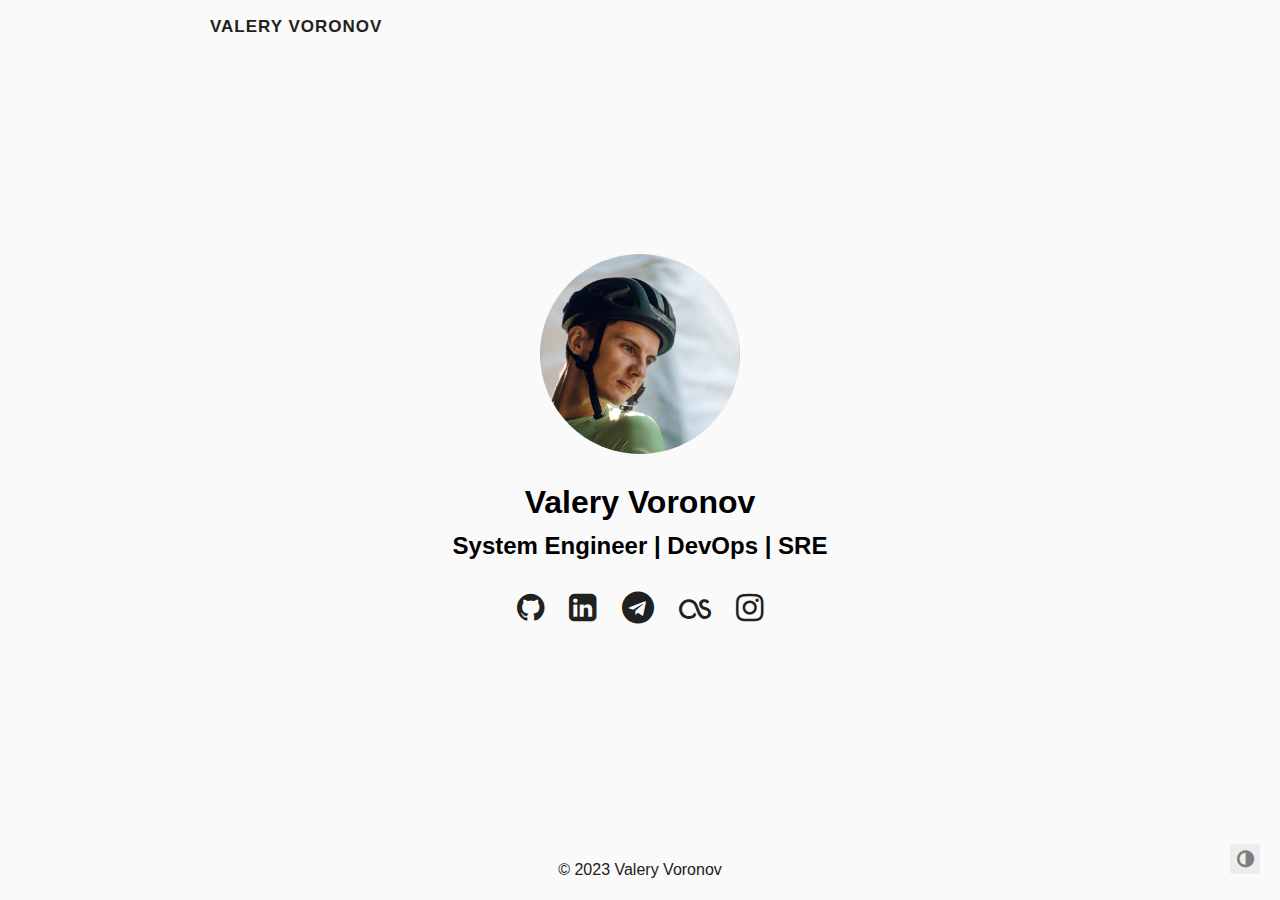
==== index.html @ 69bb697d "site" ====
<!DOCTYPE html>
<html lang="en">
  <head>
    <title>Valery Voronov</title>
    <meta charset="utf-8">
<meta name="viewport" content="width=device-width, initial-scale=1.0">
<meta name="color-scheme" content="light dark">




<meta name="author" content="Valery Voronov">
<meta name="description" content="">
<meta name="keywords" content="">

<meta name="twitter:card" content="summary"/>
<meta name="twitter:title" content="Valery Voronov"/>
<meta name="twitter:description" content=""/>

<meta property="og:title" content="Valery Voronov" />
<meta property="og:description" content="" />
<meta property="og:type" content="website" />
<meta property="og:url" content="https://vvrnv.github.io/" />





<link rel="canonical" href="https://vvrnv.github.io/">


<link rel="preload" href="/fonts/forkawesome-webfont.woff2?v=1.2.0" as="font" type="font/woff2" crossorigin>


  
  
  <link rel="stylesheet" href="/css/coder.min.0669b62fc2c181a12a4ba10be9984e385c9a5e83dc7cb7ae3759ad0b98d7e8b2.css" integrity="sha256-Bmm2L8LBgaEqS6EL6ZhOOFyaXoPcfLeuN1mtC5jX6LI=" crossorigin="anonymous" media="screen" />






  
    
    
    <link rel="stylesheet" href="/css/coder-dark.min.f6534b0b446b75d9b6ad77a97d43ede2ddaeff1b6e2361fb7198d6f8fcb7f83f.css" integrity="sha256-9lNLC0Rrddm2rXepfUPt4t2u/xtuI2H7cZjW&#43;Py3&#43;D8=" crossorigin="anonymous" media="screen" />
  



 
  
    
    <link rel="stylesheet" href="/css/brands.min.min.dad27b8a0e4d71d72103ea5cbf80672240e62bc3b7b99557a44c6013384d5184.css" integrity="sha256-2tJ7ig5NcdchA&#43;pcv4BnIkDmK8O3uZVXpExgEzhNUYQ=" crossorigin="anonymous" media="screen" />
  

  
    
    <link rel="stylesheet" href="/css/fontawesome.min.min.ddd4a42d312e12f55118de1bf16535df7717548098ccb98bea730e6ea6f491c1.css" integrity="sha256-3dSkLTEuEvVRGN4b8WU133cXVICYzLmL6nMObqb0kcE=" crossorigin="anonymous" media="screen" />
  





<link rel="icon" type="image/png" href="/images/favicon-32x32.png" sizes="32x32">
<link rel="icon" type="image/png" href="/images/favicon-16x16.png" sizes="16x16">

<link rel="apple-touch-icon" href="/images/apple-touch-icon.png">
<link rel="apple-touch-icon" sizes="180x180" href="/images/apple-touch-icon.png">

<link rel="manifest" href="/site.webmanifest">
<link rel="mask-icon" href="/images/safari-pinned-tab.svg" color="#5bbad5">


<link rel="alternate" type="application/rss+xml" href="/index.xml" title="Valery Voronov" />


<meta name="generator" content="Hugo 0.102.3" />





  </head>






<body class="preload-transitions colorscheme-auto">
  
<div class="float-container">
    <a id="dark-mode-toggle" class="colorscheme-toggle">
        <i class="fa fa-adjust fa-fw" aria-hidden="true"></i>
    </a>
</div>


  <main class="wrapper">
    <nav class="navigation">
  <section class="container">
    <a class="navigation-title" href="/">
      Valery Voronov
    </a>
    
  </section>
</nav>


    <div class="content">
      
  <section class="container centered">
  <div class="about">
    
  
    <div class="avatar"><img src="/images/avatar.jpg" alt="avatar"></div>
  




    <h1>Valery Voronov</h1>

<h2>System Engineer | DevOps | SRE </h2>



    
<ul>
  
    
      <li>
        <a href="https://github.com/vvrnv/" aria-label="Github"   >
          <i class="fa fa-github fa-2x" aria-hidden="true"></i>
        </a>
      </li>
    
  
    
      <li>
        <a href="https://www.linkedin.com/in/valery-voronov" aria-label="Linkedin"   >
          <i class="fa fa-linkedin fa-2x" aria-hidden="true"></i>
        </a>
      </li>
    
  
    
      <li>
        <a href="https://t.me/vvoronov" aria-label="Telegram"   >
          <i class="fa fa-telegram fa-2x" aria-hidden="true"></i>
        </a>
      </li>
    
  
    
      <li>
        <a href="https://www.last.fm/user/valera_88" aria-label="Lastfm"   >
          <i class="fa fa-lastfm fa-2x" aria-hidden="true"></i>
        </a>
      </li>
    
  
    
      <li>
        <a href="https://www.instagram.com/vvoronov2" aria-label="Instagram"   >
          <i class="fa fa-instagram fa-2x" aria-hidden="true"></i>
        </a>
      </li>
    
  
</ul>

  </div>

  

</section>


    </div>

    <footer class="footer">
  <section class="container">
    ©
    
    2023
     Valery Voronov 
    
    
    
  </section>
</footer>

  </main>

  

  
  
  <script src="/js/coder.min.6ae284be93d2d19dad1f02b0039508d9aab3180a12a06dcc71b0b0ef7825a317.js" integrity="sha256-auKEvpPS0Z2tHwKwA5UI2aqzGAoSoG3McbCw73gloxc="></script>
  

  

  


  

  

  

  

  

  

  

  

  

  

  
</body>

</html>
---- css/coder.min.0669b62fc2c181a12a4ba10be9984e385c9a5e83dc7cb7ae3759ad0b98d7e8b2.css ----
@charset "UTF-8";/*!normalize.css v8.0.1 | MIT License | github.com/necolas/normalize.css*/html{line-height:1.15;-webkit-text-size-adjust:100%}body{margin:0}main{display:block}h1{font-size:2em;margin:.67em 0}hr{box-sizing:content-box;height:0;overflow:visible}pre{font-family:monospace,monospace;font-size:1em}a{background-color:transparent;word-wrap:break-word}abbr[title]{border-bottom:none;text-decoration:underline;text-decoration:underline dotted}b,strong{font-weight:bolder}code,kbd,samp{font-family:monospace,monospace;font-size:1em}small{font-size:80%}sub,sup{font-size:75%;line-height:0;position:relative;vertical-align:baseline}sub{bottom:-.25em}sup{top:-.5em}img{border-style:none}button,input,optgroup,select,textarea{font-family:inherit;font-size:100%;line-height:1.15;margin:0}button,input{overflow:visible}button,select{text-transform:none}button,[type=button],[type=reset],[type=submit]{-webkit-appearance:button}button::-moz-focus-inner,[type=button]::-moz-focus-inner,[type=reset]::-moz-focus-inner,[type=submit]::-moz-focus-inner{border-style:none;padding:0}button:-moz-focusring,[type=button]:-moz-focusring,[type=reset]:-moz-focusring,[type=submit]:-moz-focusring{outline:1px dotted ButtonText}fieldset{padding:.35em .75em .625em}legend{box-sizing:border-box;color:inherit;display:table;max-width:100%;padding:0;white-space:normal}progress{vertical-align:baseline}textarea{overflow:auto}[type=checkbox],[type=radio]{box-sizing:border-box;padding:0}[type=number]::-webkit-inner-spin-button,[type=number]::-webkit-outer-spin-button{height:auto}[type=search]{-webkit-appearance:textfield;outline-offset:-2px}[type=search]::-webkit-search-decoration{-webkit-appearance:none}::-webkit-file-upload-button{-webkit-appearance:button;font:inherit}details{display:block}summary{display:list-item}template{display:none}[hidden]{display:none}/*!Fork Awesome 1.2.0
License - https://forkaweso.me/Fork-Awesome/license
Copyright 2018 Dave Gandy & Fork Awesome
Permission is hereby granted, free of charge, to any person obtaining a copy of this software and associated documentation files (the "Software"), to deal in the Software without restriction, including without limitation the rights to use, copy, modify, merge, publish, distribute, sublicense, and/or sell copies of the Software, and to permit persons to whom the Software is furnished to do so, subject to the following conditions:
The above copyright notice and this permission notice shall be included in all copies or substantial portions of the Software.
THE SOFTWARE IS PROVIDED "AS IS", WITHOUT WARRANTY OF ANY KIND, EXPRESS OR IMPLIED, INCLUDING BUT NOT LIMITED TO THE WARRANTIES OF MERCHANTABILITY, FITNESS FOR A PARTICULAR PURPOSE AND NONINFRINGEMENT. IN NO EVENT SHALL THE AUTHORS OR COPYRIGHT HOLDERS BE LIABLE FOR ANY CLAIM, DAMAGES OR OTHER LIABILITY, WHETHER IN AN ACTION OF CONTRACT, TORT OR OTHERWISE, ARISING FROM, OUT OF OR IN CONNECTION WITH THE SOFTWARE OR THE USE OR OTHER DEALINGS IN THE SOFTWARE.*/@font-face{font-family:forkawesome;src:url(../fonts/forkawesome-webfont.eot?v=1.2.0);src:url(../fonts/forkawesome-webfont.eot?#iefix&v=1.2.0)format("embedded-opentype"),url(../fonts/forkawesome-webfont.woff2?v=1.2.0)format("woff2"),url(../fonts/forkawesome-webfont.woff?v=1.2.0)format("woff"),url(../fonts/forkawesome-webfont.ttf?v=1.2.0)format("truetype"),url(../fonts/forkawesome-webfont.svg?v=1.2.0#forkawesomeregular)format("svg");font-weight:400;font-style:normal;font-display:block}.fa{display:inline-block;font:14px/1 ForkAwesome;font-size:inherit;text-rendering:auto;-webkit-font-smoothing:antialiased;-moz-osx-font-smoothing:grayscale}.fa-lg{font-size:1.33333333em;line-height:.75em;vertical-align:-15%}.fa-2x{font-size:2em}.fa-3x{font-size:3em}.fa-4x{font-size:4em}.fa-5x{font-size:5em}.fa-fw{width:1.28571429em;text-align:center}.fa-ul{padding-left:0;margin-left:2.14285714em;list-style-type:none}.fa-ul>li{position:relative}.fa-li{position:absolute;left:-2.14285714em;width:2.14285714em;top:.14285714em;text-align:center}.fa-li.fa-lg{left:-1.85714286em}.fa-border{padding:.2em .25em .15em;border:solid .08em #eee;border-radius:.1em}.fa-pull-left{float:left}.fa-pull-right{float:right}.fa.fa-pull-left{margin-right:.3em}.fa.fa-pull-right{margin-left:.3em}.pull-right{float:right}.pull-left{float:left}.fa.pull-left{margin-right:.3em}.fa.pull-right{margin-left:.3em}.fa-spin{-webkit-animation:fa-spin 2s infinite linear;animation:fa-spin 2s infinite linear}.fa-pulse{-webkit-animation:fa-spin 1s infinite steps(8);animation:fa-spin 1s infinite steps(8)}@-webkit-keyframes fa-spin{0%{-webkit-transform:rotate(0);transform:rotate(0)}100%{-webkit-transform:rotate(359deg);transform:rotate(359deg)}}@keyframes fa-spin{0%{-webkit-transform:rotate(0);transform:rotate(0)}100%{-webkit-transform:rotate(359deg);transform:rotate(359deg)}}.fa-rotate-90{-ms-filter:"progid:DXImageTransform.Microsoft.BasicImage(rotation=1)";-webkit-transform:rotate(90deg);-ms-transform:rotate(90deg);transform:rotate(90deg)}.fa-rotate-180{-ms-filter:"progid:DXImageTransform.Microsoft.BasicImage(rotation=2)";-webkit-transform:rotate(180deg);-ms-transform:rotate(180deg);transform:rotate(180deg)}.fa-rotate-270{-ms-filter:"progid:DXImageTransform.Microsoft.BasicImage(rotation=3)";-webkit-transform:rotate(270deg);-ms-transform:rotate(270deg);transform:rotate(270deg)}.fa-flip-horizontal{-ms-filter:"progid:DXImageTransform.Microsoft.BasicImage(rotation=0, mirror=1)";-webkit-transform:scale(-1,1);-ms-transform:scale(-1,1);transform:scale(-1,1)}.fa-flip-vertical{-ms-filter:"progid:DXImageTransform.Microsoft.BasicImage(rotation=2, mirror=1)";-webkit-transform:scale(1,-1);-ms-transform:scale(1,-1);transform:scale(1,-1)}:root .fa-rotate-90,:root .fa-rotate-180,:root .fa-rotate-270,:root .fa-flip-horizontal,:root .fa-flip-vertical{filter:none}.fa-stack{position:relative;display:inline-block;width:2em;height:2em;line-height:2em;vertical-align:middle}.fa-stack-1x,.fa-stack-2x{position:absolute;left:0;width:100%;text-align:center}.fa-stack-1x{line-height:inherit}.fa-stack-2x{font-size:2em}.fa-inverse{color:#fff}.fa-glass:before{content:"\f000"}.fa-music:before{content:"\f001"}.fa-search:before{content:"\f002"}.fa-envelope-o:before{content:"\f003"}.fa-heart:before{content:"\f004"}.fa-star:before{content:"\f005"}.fa-star-o:before{content:"\f006"}.fa-user:before{content:"\f007"}.fa-film:before{content:"\f008"}.fa-th-large:before{content:"\f009"}.fa-th:before{content:"\f00a"}.fa-th-list:before{content:"\f00b"}.fa-check:before{content:"\f00c"}.fa-remove:before,.fa-close:before,.fa-times:before{content:"\f00d"}.fa-search-plus:before{content:"\f00e"}.fa-search-minus:before{content:"\f010"}.fa-power-off:before{content:"\f011"}.fa-signal:before{content:"\f012"}.fa-gear:before,.fa-cog:before{content:"\f013"}.fa-trash-o:before{content:"\f014"}.fa-home:before{content:"\f015"}.fa-file-o:before{content:"\f016"}.fa-clock-o:before{content:"\f017"}.fa-road:before{content:"\f018"}.fa-download:before{content:"\f019"}.fa-arrow-circle-o-down:before{content:"\f01a"}.fa-arrow-circle-o-up:before{content:"\f01b"}.fa-inbox:before{content:"\f01c"}.fa-play-circle-o:before{content:"\f01d"}.fa-rotate-right:before,.fa-repeat:before{content:"\f01e"}.fa-sync:before,.fa-refresh:before{content:"\f021"}.fa-list-alt:before{content:"\f022"}.fa-lock:before{content:"\f023"}.fa-flag:before{content:"\f024"}.fa-headphones:before{content:"\f025"}.fa-volume-off:before{content:"\f026"}.fa-volume-down:before{content:"\f027"}.fa-volume-up:before{content:"\f028"}.fa-qrcode:before{content:"\f029"}.fa-barcode:before{content:"\f02a"}.fa-tag:before{content:"\f02b"}.fa-tags:before{content:"\f02c"}.fa-book:before{content:"\f02d"}.fa-bookmark:before{content:"\f02e"}.fa-print:before{content:"\f02f"}.fa-camera:before{content:"\f030"}.fa-font:before{content:"\f031"}.fa-bold:before{content:"\f032"}.fa-italic:before{content:"\f033"}.fa-text-height:before{content:"\f034"}.fa-text-width:before{content:"\f035"}.fa-align-left:before{content:"\f036"}.fa-align-center:before{content:"\f037"}.fa-align-right:before{content:"\f038"}.fa-align-justify:before{content:"\f039"}.fa-list:before{content:"\f03a"}.fa-dedent:before,.fa-outdent:before{content:"\f03b"}.fa-indent:before{content:"\f03c"}.fa-video:before,.fa-video-camera:before{content:"\f03d"}.fa-photo:before,.fa-image:before,.fa-picture-o:before{content:"\f03e"}.fa-pencil:before{content:"\f040"}.fa-map-marker:before{content:"\f041"}.fa-adjust:before{content:"\f042"}.fa-tint:before{content:"\f043"}.fa-edit:before,.fa-pencil-square-o:before{content:"\f044"}.fa-share-square-o:before{content:"\f045"}.fa-check-square-o:before{content:"\f046"}.fa-arrows:before{content:"\f047"}.fa-step-backward:before{content:"\f048"}.fa-fast-backward:before{content:"\f049"}.fa-backward:before{content:"\f04a"}.fa-play:before{content:"\f04b"}.fa-pause:before{content:"\f04c"}.fa-stop:before{content:"\f04d"}.fa-forward:before{content:"\f04e"}.fa-fast-forward:before{content:"\f050"}.fa-step-forward:before{content:"\f051"}.fa-eject:before{content:"\f052"}.fa-chevron-left:before{content:"\f053"}.fa-chevron-right:before{content:"\f054"}.fa-plus-circle:before{content:"\f055"}.fa-minus-circle:before{content:"\f056"}.fa-times-circle:before{content:"\f057"}.fa-check-circle:before{content:"\f058"}.fa-question-circle:before{content:"\f059"}.fa-info-circle:before{content:"\f05a"}.fa-crosshairs:before{content:"\f05b"}.fa-times-circle-o:before{content:"\f05c"}.fa-check-circle-o:before{content:"\f05d"}.fa-ban:before{content:"\f05e"}.fa-arrow-left:before{content:"\f060"}.fa-arrow-right:before{content:"\f061"}.fa-arrow-up:before{content:"\f062"}.fa-arrow-down:before{content:"\f063"}.fa-mail-forward:before,.fa-share:before{content:"\f064"}.fa-expand:before{content:"\f065"}.fa-compress:before{content:"\f066"}.fa-plus:before{content:"\f067"}.fa-minus:before{content:"\f068"}.fa-asterisk:before{content:"\f069"}.fa-exclamation-circle:before{content:"\f06a"}.fa-gift:before{content:"\f06b"}.fa-leaf:before{content:"\f06c"}.fa-fire:before{content:"\f06d"}.fa-eye:before{content:"\f06e"}.fa-eye-slash:before{content:"\f070"}.fa-warning:before,.fa-exclamation-triangle:before{content:"\f071"}.fa-plane:before{content:"\f072"}.fa-calendar:before{content:"\f073"}.fa-random:before{content:"\f074"}.fa-comment:before{content:"\f075"}.fa-magnet:before{content:"\f076"}.fa-chevron-up:before{content:"\f077"}.fa-chevron-down:before{content:"\f078"}.fa-retweet:before{content:"\f079"}.fa-shopping-cart:before{content:"\f07a"}.fa-folder:before{content:"\f07b"}.fa-folder-open:before{content:"\f07c"}.fa-arrows-v:before{content:"\f07d"}.fa-arrows-h:before{content:"\f07e"}.fa-bar-chart-o:before,.fa-bar-chart:before{content:"\f080"}.fa-twitter-square:before{content:"\f081"}.fa-facebook-square:before{content:"\f082"}.fa-camera-retro:before{content:"\f083"}.fa-key:before{content:"\f084"}.fa-gears:before,.fa-cogs:before{content:"\f085"}.fa-comments:before{content:"\f086"}.fa-thumbs-o-up:before{content:"\f087"}.fa-thumbs-o-down:before{content:"\f088"}.fa-star-half:before{content:"\f089"}.fa-heart-o:before{content:"\f08a"}.fa-sign-out:before{content:"\f08b"}.fa-linkedin-square:before{content:"\f08c"}.fa-thumb-tack:before{content:"\f08d"}.fa-external-link:before{content:"\f08e"}.fa-sign-in:before{content:"\f090"}.fa-trophy:before{content:"\f091"}.fa-github-square:before{content:"\f092"}.fa-upload:before{content:"\f093"}.fa-lemon-o:before{content:"\f094"}.fa-phone:before{content:"\f095"}.fa-square-o:before{content:"\f096"}.fa-bookmark-o:before{content:"\f097"}.fa-phone-square:before{content:"\f098"}.fa-twitter:before{content:"\f099"}.fa-facebook-f:before,.fa-facebook:before{content:"\f09a"}.fa-github:before{content:"\f09b"}.fa-unlock:before{content:"\f09c"}.fa-credit-card:before{content:"\f09d"}.fa-feed:before,.fa-rss:before{content:"\f09e"}.fa-hdd-o:before{content:"\f0a0"}.fa-bullhorn:before{content:"\f0a1"}.fa-bell-o:before{content:"\f0f3"}.fa-certificate:before{content:"\f0a3"}.fa-hand-o-right:before{content:"\f0a4"}.fa-hand-o-left:before{content:"\f0a5"}.fa-hand-o-up:before{content:"\f0a6"}.fa-hand-o-down:before{content:"\f0a7"}.fa-arrow-circle-left:before{content:"\f0a8"}.fa-arrow-circle-right:before{content:"\f0a9"}.fa-arrow-circle-up:before{content:"\f0aa"}.fa-arrow-circle-down:before{content:"\f0ab"}.fa-globe:before{content:"\f0ac"}.fa-globe-e:before{content:"\f304"}.fa-globe-w:before{content:"\f305"}.fa-wrench:before{content:"\f0ad"}.fa-tasks:before{content:"\f0ae"}.fa-filter:before{content:"\f0b0"}.fa-briefcase:before{content:"\f0b1"}.fa-arrows-alt:before{content:"\f0b2"}.fa-community:before,.fa-group:before,.fa-users:before{content:"\f0c0"}.fa-chain:before,.fa-link:before{content:"\f0c1"}.fa-cloud:before{content:"\f0c2"}.fa-flask:before{content:"\f0c3"}.fa-cut:before,.fa-scissors:before{content:"\f0c4"}.fa-copy:before,.fa-files-o:before{content:"\f0c5"}.fa-paperclip:before{content:"\f0c6"}.fa-save:before,.fa-floppy-o:before{content:"\f0c7"}.fa-square:before{content:"\f0c8"}.fa-navicon:before,.fa-reorder:before,.fa-bars:before{content:"\f0c9"}.fa-list-ul:before{content:"\f0ca"}.fa-list-ol:before{content:"\f0cb"}.fa-strikethrough:before{content:"\f0cc"}.fa-underline:before{content:"\f0cd"}.fa-table:before{content:"\f0ce"}.fa-magic:before{content:"\f0d0"}.fa-truck:before{content:"\f0d1"}.fa-pinterest:before{content:"\f0d2"}.fa-pinterest-square:before{content:"\f0d3"}.fa-google-plus-square:before{content:"\f0d4"}.fa-google-plus-g:before,.fa-google-plus:before{content:"\f0d5"}.fa-money:before{content:"\f0d6"}.fa-caret-down:before{content:"\f0d7"}.fa-caret-up:before{content:"\f0d8"}.fa-caret-left:before{content:"\f0d9"}.fa-caret-right:before{content:"\f0da"}.fa-columns:before{content:"\f0db"}.fa-unsorted:before,.fa-sort:before{content:"\f0dc"}.fa-sort-down:before,.fa-sort-desc:before{content:"\f0dd"}.fa-sort-up:before,.fa-sort-asc:before{content:"\f0de"}.fa-envelope:before{content:"\f0e0"}.fa-linkedin:before{content:"\f0e1"}.fa-rotate-left:before,.fa-undo:before{content:"\f0e2"}.fa-legal:before,.fa-gavel:before{content:"\f0e3"}.fa-dashboard:before,.fa-tachometer:before{content:"\f0e4"}.fa-comment-o:before{content:"\f0e5"}.fa-comments-o:before{content:"\f0e6"}.fa-flash:before,.fa-bolt:before{content:"\f0e7"}.fa-sitemap:before{content:"\f0e8"}.fa-umbrella:before{content:"\f0e9"}.fa-paste:before,.fa-clipboard:before{content:"\f0ea"}.fa-lightbulb-o:before{content:"\f0eb"}.fa-exchange:before{content:"\f0ec"}.fa-cloud-download:before{content:"\f0ed"}.fa-cloud-upload:before{content:"\f0ee"}.fa-user-md:before{content:"\f0f0"}.fa-stethoscope:before{content:"\f0f1"}.fa-suitcase:before{content:"\f0f2"}.fa-bell:before{content:"\f0a2"}.fa-coffee:before{content:"\f0f4"}.fa-utensils:before,.fa-cutlery:before{content:"\f0f5"}.fa-file-text-o:before{content:"\f0f6"}.fa-building-o:before{content:"\f0f7"}.fa-hospital-o:before{content:"\f0f8"}.fa-ambulance:before{content:"\f0f9"}.fa-medkit:before{content:"\f0fa"}.fa-fighter-jet:before{content:"\f0fb"}.fa-beer:before{content:"\f0fc"}.fa-h-square:before{content:"\f0fd"}.fa-plus-square:before{content:"\f0fe"}.fa-angle-double-left:before{content:"\f100"}.fa-angle-double-right:before{content:"\f101"}.fa-angle-double-up:before{content:"\f102"}.fa-angle-double-down:before{content:"\f103"}.fa-angle-left:before{content:"\f104"}.fa-angle-right:before{content:"\f105"}.fa-angle-up:before{content:"\f106"}.fa-angle-down:before{content:"\f107"}.fa-desktop:before{content:"\f108"}.fa-laptop:before{content:"\f109"}.fa-tablet:before{content:"\f10a"}.fa-mobile-phone:before,.fa-mobile:before{content:"\f10b"}.fa-circle-o:before{content:"\f10c"}.fa-quote-left:before{content:"\f10d"}.fa-quote-right:before{content:"\f10e"}.fa-spinner:before{content:"\f110"}.fa-circle:before{content:"\f111"}.fa-mail-reply:before,.fa-reply:before{content:"\f112"}.fa-github-alt:before{content:"\f113"}.fa-folder-o:before{content:"\f114"}.fa-folder-open-o:before{content:"\f115"}.fa-smile-o:before{content:"\f118"}.fa-frown-o:before{content:"\f119"}.fa-meh-o:before{content:"\f11a"}.fa-gamepad:before{content:"\f11b"}.fa-keyboard-o:before{content:"\f11c"}.fa-flag-o:before{content:"\f11d"}.fa-flag-checkered:before{content:"\f11e"}.fa-terminal:before{content:"\f120"}.fa-code:before{content:"\f121"}.fa-mail-reply-all:before,.fa-reply-all:before{content:"\f122"}.fa-star-half-empty:before,.fa-star-half-full:before,.fa-star-half-o:before{content:"\f123"}.fa-location-arrow:before{content:"\f124"}.fa-crop:before{content:"\f125"}.fa-code-fork:before{content:"\f126"}.fa-unlink:before,.fa-chain-broken:before{content:"\f127"}.fa-question:before{content:"\f128"}.fa-info:before{content:"\f129"}.fa-exclamation:before{content:"\f12a"}.fa-superscript:before{content:"\f12b"}.fa-subscript:before{content:"\f12c"}.fa-eraser:before{content:"\f12d"}.fa-puzzle-piece:before{content:"\f12e"}.fa-microphone:before{content:"\f130"}.fa-microphone-slash:before{content:"\f131"}.fa-shield:before{content:"\f132"}.fa-calendar-o:before{content:"\f133"}.fa-fire-extinguisher:before{content:"\f134"}.fa-rocket:before{content:"\f135"}.fa-maxcdn:before{content:"\f136"}.fa-chevron-circle-left:before{content:"\f137"}.fa-chevron-circle-right:before{content:"\f138"}.fa-chevron-circle-up:before{content:"\f139"}.fa-chevron-circle-down:before{content:"\f13a"}.fa-html5:before{content:"\f13b"}.fa-css3:before{content:"\f13c"}.fa-anchor:before{content:"\f13d"}.fa-unlock-alt:before{content:"\f13e"}.fa-bullseye:before{content:"\f140"}.fa-ellipsis-h:before{content:"\f141"}.fa-ellipsis-v:before{content:"\f142"}.fa-rss-square:before{content:"\f143"}.fa-play-circle:before{content:"\f144"}.fa-ticket:before{content:"\f145"}.fa-minus-square:before{content:"\f146"}.fa-minus-square-o:before{content:"\f147"}.fa-level-up:before{content:"\f148"}.fa-level-down:before{content:"\f149"}.fa-check-square:before{content:"\f14a"}.fa-pencil-square:before{content:"\f14b"}.fa-external-link-square:before{content:"\f14c"}.fa-share-square:before{content:"\f14d"}.fa-compass:before{content:"\f14e"}.fa-toggle-down:before,.fa-caret-square-o-down:before{content:"\f150"}.fa-toggle-up:before,.fa-caret-square-o-up:before{content:"\f151"}.fa-toggle-right:before,.fa-caret-square-o-right:before{content:"\f152"}.fa-euro:before,.fa-eur:before{content:"\f153"}.fa-pound:before,.fa-gbp:before{content:"\f154"}.fa-dollar:before,.fa-usd:before{content:"\f155"}.fa-rupee:before,.fa-inr:before{content:"\f156"}.fa-cny:before,.fa-rmb:before,.fa-yen:before,.fa-jpy:before{content:"\f157"}.fa-ruble:before,.fa-rouble:before,.fa-rub:before{content:"\f158"}.fa-won:before,.fa-krw:before{content:"\f159"}.fa-bitcoin:before,.fa-btc:before{content:"\f15a"}.fa-file:before{content:"\f15b"}.fa-file-text:before{content:"\f15c"}.fa-sort-alpha-down:before,.fa-sort-alpha-asc:before{content:"\f15d"}.fa-sort-alpha-up:before,.fa-sort-alpha-desc:before{content:"\f15e"}.fa-sort-amount-down:before,.fa-sort-amount-asc:before{content:"\f160"}.fa-sort-amount-up:before,.fa-sort-amount-desc:before{content:"\f161"}.fa-sort-numeric-down:before,.fa-sort-numeric-asc:before{content:"\f162"}.fa-sort-numeric-up:before,.fa-sort-numeric-desc:before{content:"\f163"}.fa-thumbs-up:before{content:"\f164"}.fa-thumbs-down:before{content:"\f165"}.fa-youtube-square:before{content:"\f166"}.fa-youtube:before{content:"\f167"}.fa-xing:before{content:"\f168"}.fa-xing-square:before{content:"\f169"}.fa-youtube-play:before{content:"\f16a"}.fa-dropbox:before{content:"\f16b"}.fa-stack-overflow:before{content:"\f16c"}.fa-instagram:before{content:"\f16d"}.fa-flickr:before{content:"\f16e"}.fa-adn:before{content:"\f170"}.fa-bitbucket:before{content:"\f171"}.fa-bitbucket-square:before{content:"\f172"}.fa-tumblr:before{content:"\f173"}.fa-tumblr-square:before{content:"\f174"}.fa-long-arrow-down:before{content:"\f175"}.fa-long-arrow-up:before{content:"\f176"}.fa-long-arrow-left:before{content:"\f177"}.fa-long-arrow-right:before{content:"\f178"}.fa-apple:before{content:"\f179"}.fa-windows:before{content:"\f17a"}.fa-android:before{content:"\f17b"}.fa-linux:before{content:"\f17c"}.fa-dribbble:before{content:"\f17d"}.fa-skype:before{content:"\f17e"}.fa-foursquare:before{content:"\f180"}.fa-trello:before{content:"\f181"}.fa-female:before{content:"\f182"}.fa-male:before{content:"\f183"}.fa-gittip:before,.fa-gratipay:before{content:"\f184"}.fa-sun-o:before{content:"\f185"}.fa-moon-o:before{content:"\f186"}.fa-archive:before{content:"\f187"}.fa-bug:before{content:"\f188"}.fa-vk:before{content:"\f189"}.fa-weibo:before{content:"\f18a"}.fa-renren:before{content:"\f18b"}.fa-pagelines:before{content:"\f18c"}.fa-stack-exchange:before{content:"\f18d"}.fa-arrow-circle-o-right:before{content:"\f18e"}.fa-arrow-circle-o-left:before{content:"\f190"}.fa-toggle-left:before,.fa-caret-square-o-left:before{content:"\f191"}.fa-dot-circle-o:before{content:"\f192"}.fa-wheelchair:before{content:"\f193"}.fa-vimeo-square:before{content:"\f194"}.fa-turkish-lira:before,.fa-try:before{content:"\f195"}.fa-plus-square-o:before{content:"\f196"}.fa-space-shuttle:before{content:"\f197"}.fa-slack:before{content:"\f198"}.fa-envelope-square:before{content:"\f199"}.fa-wordpress:before{content:"\f19a"}.fa-openid:before{content:"\f19b"}.fa-institution:before,.fa-bank:before,.fa-university:before{content:"\f19c"}.fa-mortar-board:before,.fa-graduation-cap:before{content:"\f19d"}.fa-yahoo:before{content:"\f19e"}.fa-google:before{content:"\f1a0"}.fa-reddit:before{content:"\f1a1"}.fa-reddit-square:before{content:"\f1a2"}.fa-stumbleupon-circle:before{content:"\f1a3"}.fa-stumbleupon:before{content:"\f1a4"}.fa-delicious:before{content:"\f1a5"}.fa-digg:before{content:"\f1a6"}.fa-drupal:before{content:"\f1a9"}.fa-joomla:before{content:"\f1aa"}.fa-language:before{content:"\f1ab"}.fa-fax:before{content:"\f1ac"}.fa-building:before{content:"\f1ad"}.fa-child:before{content:"\f1ae"}.fa-paw:before{content:"\f1b0"}.fa-utensil-spoon:before,.fa-spoon:before{content:"\f1b1"}.fa-cube:before{content:"\f1b2"}.fa-cubes:before{content:"\f1b3"}.fa-behance:before{content:"\f1b4"}.fa-behance-square:before{content:"\f1b5"}.fa-steam:before{content:"\f1b6"}.fa-steam-square:before{content:"\f1b7"}.fa-recycle:before{content:"\f1b8"}.fa-automobile:before,.fa-car:before{content:"\f1b9"}.fa-cab:before,.fa-taxi:before{content:"\f1ba"}.fa-tree:before{content:"\f1bb"}.fa-spotify:before{content:"\f1bc"}.fa-deviantart:before{content:"\f1bd"}.fa-soundcloud:before{content:"\f1be"}.fa-database:before{content:"\f1c0"}.fa-file-pdf-o:before{content:"\f1c1"}.fa-file-word-o:before{content:"\f1c2"}.fa-file-excel-o:before{content:"\f1c3"}.fa-file-powerpoint-o:before{content:"\f1c4"}.fa-file-photo-o:before,.fa-file-picture-o:before,.fa-file-image-o:before{content:"\f1c5"}.fa-file-zip-o:before,.fa-file-archive-o:before{content:"\f1c6"}.fa-file-sound-o:before,.fa-file-audio-o:before{content:"\f1c7"}.fa-file-movie-o:before,.fa-file-video-o:before{content:"\f1c8"}.fa-file-code-o:before{content:"\f1c9"}.fa-vine:before{content:"\f1ca"}.fa-codepen:before{content:"\f1cb"}.fa-jsfiddle:before{content:"\f1cc"}.fa-life-bouy:before,.fa-life-buoy:before,.fa-life-saver:before,.fa-support:before,.fa-life-ring:before{content:"\f1cd"}.fa-circle-o-notch:before{content:"\f1ce"}.fa-ra:before,.fa-resistance:before,.fa-rebel:before{content:"\f1d0"}.fa-ge:before,.fa-empire:before{content:"\f1d1"}.fa-git-square:before{content:"\f1d2"}.fa-git:before{content:"\f1d3"}.fa-y-combinator-square:before,.fa-yc-square:before,.fa-hacker-news:before{content:"\f1d4"}.fa-tencent-weibo:before{content:"\f1d5"}.fa-qq:before{content:"\f1d6"}.fa-wechat:before,.fa-weixin:before{content:"\f1d7"}.fa-send:before,.fa-paper-plane:before{content:"\f1d8"}.fa-send-o:before,.fa-paper-plane-o:before{content:"\f1d9"}.fa-history:before{content:"\f1da"}.fa-circle-thin:before{content:"\f1db"}.fa-heading:before,.fa-header:before{content:"\f1dc"}.fa-paragraph:before{content:"\f1dd"}.fa-sliders:before{content:"\f1de"}.fa-share-alt:before{content:"\f1e0"}.fa-share-alt-square:before{content:"\f1e1"}.fa-bomb:before{content:"\f1e2"}.fa-soccer-ball-o:before,.fa-futbol-o:before{content:"\f1e3"}.fa-tty:before{content:"\f1e4"}.fa-binoculars:before{content:"\f1e5"}.fa-plug:before{content:"\f1e6"}.fa-slideshare:before{content:"\f1e7"}.fa-twitch:before{content:"\f1e8"}.fa-yelp:before{content:"\f1e9"}.fa-newspaper-o:before{content:"\f1ea"}.fa-wifi:before{content:"\f1eb"}.fa-calculator:before{content:"\f1ec"}.fa-paypal:before{content:"\f1ed"}.fa-google-wallet:before{content:"\f1ee"}.fa-cc-visa:before{content:"\f1f0"}.fa-cc-mastercard:before{content:"\f1f1"}.fa-cc-discover:before{content:"\f1f2"}.fa-cc-amex:before{content:"\f1f3"}.fa-cc-paypal:before{content:"\f1f4"}.fa-cc-stripe:before{content:"\f1f5"}.fa-bell-slash:before{content:"\f1f6"}.fa-bell-slash-o:before{content:"\f1f7"}.fa-trash:before{content:"\f1f8"}.fa-copyright:before{content:"\f1f9"}.fa-at:before{content:"\f1fa"}.fa-eyedropper:before{content:"\f1fb"}.fa-paint-brush:before{content:"\f1fc"}.fa-birthday-cake:before{content:"\f1fd"}.fa-area-chart:before{content:"\f1fe"}.fa-pie-chart:before{content:"\f200"}.fa-line-chart:before{content:"\f201"}.fa-lastfm:before{content:"\f202"}.fa-lastfm-square:before{content:"\f203"}.fa-toggle-off:before{content:"\f204"}.fa-toggle-on:before{content:"\f205"}.fa-bicycle:before{content:"\f206"}.fa-bus:before{content:"\f207"}.fa-ioxhost:before{content:"\f208"}.fa-angellist:before{content:"\f209"}.fa-closed-captioning:before,.fa-cc:before{content:"\f20a"}.fa-shekel:before,.fa-sheqel:before,.fa-ils:before{content:"\f20b"}.fa-meanpath:before{content:"\f20c"}.fa-buysellads:before{content:"\f20d"}.fa-connectdevelop:before{content:"\f20e"}.fa-dashcube:before{content:"\f210"}.fa-forumbee:before{content:"\f211"}.fa-leanpub:before{content:"\f212"}.fa-sellsy:before{content:"\f213"}.fa-shirtsinbulk:before{content:"\f214"}.fa-simplybuilt:before{content:"\f215"}.fa-skyatlas:before{content:"\f216"}.fa-cart-plus:before{content:"\f217"}.fa-cart-arrow-down:before{content:"\f218"}.fa-gem:before,.fa-diamond:before{content:"\f219"}.fa-ship:before{content:"\f21a"}.fa-user-secret:before{content:"\f21b"}.fa-motorcycle:before{content:"\f21c"}.fa-street-view:before{content:"\f21d"}.fa-heartbeat:before{content:"\f21e"}.fa-venus:before{content:"\f221"}.fa-mars:before{content:"\f222"}.fa-mercury:before{content:"\f223"}.fa-intersex:before,.fa-transgender:before{content:"\f224"}.fa-transgender-alt:before{content:"\f225"}.fa-venus-double:before{content:"\f226"}.fa-mars-double:before{content:"\f227"}.fa-venus-mars:before{content:"\f228"}.fa-mars-stroke:before{content:"\f229"}.fa-mars-stroke-v:before{content:"\f22a"}.fa-mars-stroke-h:before{content:"\f22b"}.fa-neuter:before{content:"\f22c"}.fa-genderless:before{content:"\f22d"}.fa-facebook-official:before{content:"\f230"}.fa-pinterest-p:before{content:"\f231"}.fa-whatsapp:before{content:"\f232"}.fa-server:before{content:"\f233"}.fa-user-plus:before{content:"\f234"}.fa-user-times:before{content:"\f235"}.fa-hotel:before,.fa-bed:before{content:"\f236"}.fa-viacoin:before{content:"\f237"}.fa-train:before{content:"\f238"}.fa-subway:before{content:"\f239"}.fa-medium:before{content:"\f23a"}.fa-medium-square:before{content:"\f2f8"}.fa-yc:before,.fa-y-combinator:before{content:"\f23b"}.fa-optin-monster:before{content:"\f23c"}.fa-opencart:before{content:"\f23d"}.fa-expeditedssl:before{content:"\f23e"}.fa-battery-4:before,.fa-battery:before,.fa-battery-full:before{content:"\f240"}.fa-battery-3:before,.fa-battery-three-quarters:before{content:"\f241"}.fa-battery-2:before,.fa-battery-half:before{content:"\f242"}.fa-battery-1:before,.fa-battery-quarter:before{content:"\f243"}.fa-battery-0:before,.fa-battery-empty:before{content:"\f244"}.fa-mouse-pointer:before{content:"\f245"}.fa-i-cursor:before{content:"\f246"}.fa-object-group:before{content:"\f247"}.fa-object-ungroup:before{content:"\f248"}.fa-sticky-note:before{content:"\f249"}.fa-sticky-note-o:before{content:"\f24a"}.fa-cc-jcb:before{content:"\f24b"}.fa-cc-diners-club:before{content:"\f24c"}.fa-clone:before{content:"\f24d"}.fa-balance-scale:before{content:"\f24e"}.fa-hourglass-o:before{content:"\f250"}.fa-hourglass-1:before,.fa-hourglass-start:before{content:"\f251"}.fa-hourglass-2:before,.fa-hourglass-half:before{content:"\f252"}.fa-hourglass-3:before,.fa-hourglass-end:before{content:"\f253"}.fa-hourglass:before{content:"\f254"}.fa-hand-grab-o:before,.fa-hand-rock-o:before{content:"\f255"}.fa-hand-stop-o:before,.fa-hand-paper-o:before{content:"\f256"}.fa-hand-scissors-o:before{content:"\f257"}.fa-hand-lizard-o:before{content:"\f258"}.fa-hand-spock-o:before{content:"\f259"}.fa-hand-pointer-o:before{content:"\f25a"}.fa-hand-peace-o:before{content:"\f25b"}.fa-trademark:before{content:"\f25c"}.fa-registered:before{content:"\f25d"}.fa-creative-commons:before{content:"\f25e"}.fa-gg:before{content:"\f260"}.fa-gg-circle:before{content:"\f261"}.fa-tripadvisor:before{content:"\f262"}.fa-odnoklassniki:before{content:"\f263"}.fa-odnoklassniki-square:before{content:"\f264"}.fa-get-pocket:before{content:"\f265"}.fa-wikipedia-w:before{content:"\f266"}.fa-safari:before{content:"\f267"}.fa-chrome:before{content:"\f268"}.fa-firefox:before{content:"\f269"}.fa-opera:before{content:"\f26a"}.fa-internet-explorer:before{content:"\f26b"}.fa-tv:before,.fa-television:before{content:"\f26c"}.fa-contao:before{content:"\f26d"}.fa-500px:before{content:"\f26e"}.fa-amazon:before{content:"\f270"}.fa-calendar-plus-o:before{content:"\f271"}.fa-calendar-minus-o:before{content:"\f272"}.fa-calendar-times-o:before{content:"\f273"}.fa-calendar-check-o:before{content:"\f274"}.fa-industry:before{content:"\f275"}.fa-map-pin:before{content:"\f276"}.fa-map-signs:before{content:"\f277"}.fa-map-o:before{content:"\f278"}.fa-map:before{content:"\f279"}.fa-commenting:before{content:"\f27a"}.fa-commenting-o:before{content:"\f27b"}.fa-houzz:before{content:"\f27c"}.fa-vimeo-v:before,.fa-vimeo:before{content:"\f27d"}.fa-black-tie:before{content:"\f27e"}.fa-fonticons:before{content:"\f280"}.fa-reddit-alien:before{content:"\f281"}.fa-edge:before{content:"\f282"}.fa-credit-card-alt:before{content:"\f283"}.fa-codiepie:before{content:"\f284"}.fa-modx:before{content:"\f285"}.fa-fort-awesome:before{content:"\f286"}.fa-usb:before{content:"\f287"}.fa-product-hunt:before{content:"\f288"}.fa-mixcloud:before{content:"\f289"}.fa-scribd:before{content:"\f28a"}.fa-pause-circle:before{content:"\f28b"}.fa-pause-circle-o:before{content:"\f28c"}.fa-stop-circle:before{content:"\f28d"}.fa-stop-circle-o:before{content:"\f28e"}.fa-shopping-bag:before{content:"\f290"}.fa-shopping-basket:before{content:"\f291"}.fa-hashtag:before{content:"\f292"}.fa-bluetooth:before{content:"\f293"}.fa-bluetooth-b:before{content:"\f294"}.fa-percent:before{content:"\f295"}.fa-gitlab:before{content:"\f296"}.fa-wpbeginner:before{content:"\f297"}.fa-wpforms:before{content:"\f298"}.fa-envira:before{content:"\f299"}.fa-universal-access:before{content:"\f29a"}.fa-wheelchair-alt:before{content:"\f29b"}.fa-question-circle-o:before{content:"\f29c"}.fa-blind:before{content:"\f29d"}.fa-audio-description:before{content:"\f29e"}.fa-phone-volume:before,.fa-volume-control-phone:before{content:"\f2a0"}.fa-braille:before{content:"\f2a1"}.fa-assistive-listening-systems:before{content:"\f2a2"}.fa-asl-interpreting:before,.fa-american-sign-language-interpreting:before{content:"\f2a3"}.fa-deafness:before,.fa-hard-of-hearing:before,.fa-deaf:before{content:"\f2a4"}.fa-glide:before{content:"\f2a5"}.fa-glide-g:before{content:"\f2a6"}.fa-signing:before,.fa-sign-language:before{content:"\f2a7"}.fa-low-vision:before{content:"\f2a8"}.fa-viadeo:before{content:"\f2a9"}.fa-viadeo-square:before{content:"\f2aa"}.fa-snapchat:before{content:"\f2ab"}.fa-snapchat-ghost:before{content:"\f2ac"}.fa-snapchat-square:before{content:"\f2ad"}.fa-first-order:before{content:"\f2b0"}.fa-yoast:before{content:"\f2b1"}.fa-themeisle:before{content:"\f2b2"}.fa-google-plus-circle:before,.fa-google-plus-official:before{content:"\f2b3"}.fa-fa:before,.fa-font-awesome:before{content:"\f2b4"}.fa-handshake-o:before{content:"\f2b5"}.fa-envelope-open:before{content:"\f2b6"}.fa-envelope-open-o:before{content:"\f2b7"}.fa-linode:before{content:"\f2b8"}.fa-address-book:before{content:"\f2b9"}.fa-address-book-o:before{content:"\f2ba"}.fa-vcard:before,.fa-address-card:before{content:"\f2bb"}.fa-vcard-o:before,.fa-address-card-o:before{content:"\f2bc"}.fa-user-circle:before{content:"\f2bd"}.fa-user-circle-o:before{content:"\f2be"}.fa-user-o:before{content:"\f2c0"}.fa-id-badge:before{content:"\f2c1"}.fa-drivers-license:before,.fa-id-card:before{content:"\f2c2"}.fa-drivers-license-o:before,.fa-id-card-o:before{content:"\f2c3"}.fa-quora:before{content:"\f2c4"}.fa-free-code-camp:before{content:"\f2c5"}.fa-telegram:before{content:"\f2c6"}.fa-thermometer-4:before,.fa-thermometer:before,.fa-thermometer-full:before{content:"\f2c7"}.fa-thermometer-3:before,.fa-thermometer-three-quarters:before{content:"\f2c8"}.fa-thermometer-2:before,.fa-thermometer-half:before{content:"\f2c9"}.fa-thermometer-1:before,.fa-thermometer-quarter:before{content:"\f2ca"}.fa-thermometer-0:before,.fa-thermometer-empty:before{content:"\f2cb"}.fa-shower:before{content:"\f2cc"}.fa-bathtub:before,.fa-s15:before,.fa-bath:before{content:"\f2cd"}.fa-podcast:before{content:"\f2ce"}.fa-window-maximize:before{content:"\f2d0"}.fa-window-minimize:before{content:"\f2d1"}.fa-window-restore:before{content:"\f2d2"}.fa-times-rectangle:before,.fa-window-close:before{content:"\f2d3"}.fa-times-rectangle-o:before,.fa-window-close-o:before{content:"\f2d4"}.fa-bandcamp:before{content:"\f2d5"}.fa-grav:before{content:"\f2d6"}.fa-etsy:before{content:"\f2d7"}.fa-imdb:before{content:"\f2d8"}.fa-ravelry:before{content:"\f2d9"}.fa-eercast:before{content:"\f2da"}.fa-microchip:before{content:"\f2db"}.fa-snowflake-o:before{content:"\f2dc"}.fa-superpowers:before{content:"\f2dd"}.fa-wpexplorer:before{content:"\f2de"}.fa-meetup:before{content:"\f2e0"}.fa-mastodon:before{content:"\f2e1"}.fa-mastodon-alt:before{content:"\f2e2"}.fa-fork-circle:before,.fa-fork-awesome:before{content:"\f2e3"}.fa-peertube:before{content:"\f2e4"}.fa-diaspora:before{content:"\f2e5"}.fa-friendica:before{content:"\f2e6"}.fa-gnu-social:before{content:"\f2e7"}.fa-liberapay-square:before{content:"\f2e8"}.fa-liberapay:before{content:"\f2e9"}.fa-ssb:before,.fa-scuttlebutt:before{content:"\f2ea"}.fa-hubzilla:before{content:"\f2eb"}.fa-social-home:before{content:"\f2ec"}.fa-artstation:before{content:"\f2ed"}.fa-discord:before{content:"\f2ee"}.fa-discord-alt:before{content:"\f2ef"}.fa-patreon:before{content:"\f2f0"}.fa-snowdrift:before{content:"\f2f1"}.fa-activitypub:before{content:"\f2f2"}.fa-ethereum:before{content:"\f2f3"}.fa-keybase:before{content:"\f2f4"}.fa-shaarli:before{content:"\f2f5"}.fa-shaarli-o:before{content:"\f2f6"}.fa-cut-key:before,.fa-key-modern:before{content:"\f2f7"}.fa-xmpp:before{content:"\f2f9"}.fa-archive-org:before{content:"\f2fc"}.fa-freedombox:before{content:"\f2fd"}.fa-facebook-messenger:before{content:"\f2fe"}.fa-debian:before{content:"\f2ff"}.fa-mastodon-square:before{content:"\f300"}.fa-tipeee:before{content:"\f301"}.fa-react:before{content:"\f302"}.fa-dogmazic:before{content:"\f303"}.fa-zotero:before{content:"\f309"}.fa-nodejs:before{content:"\f308"}.fa-nextcloud:before{content:"\f306"}.fa-nextcloud-square:before{content:"\f307"}.fa-hackaday:before{content:"\f30a"}.fa-laravel:before{content:"\f30b"}.fa-signalapp:before{content:"\f30c"}.fa-gnupg:before{content:"\f30d"}.fa-php:before{content:"\f30e"}.fa-ffmpeg:before{content:"\f30f"}.fa-joplin:before{content:"\f310"}.fa-syncthing:before{content:"\f311"}.fa-inkscape:before{content:"\f312"}.fa-matrix-org:before{content:"\f313"}.fa-pixelfed:before{content:"\f314"}.fa-bootstrap:before{content:"\f315"}.fa-dev-to:before{content:"\f316"}.fa-hashnode:before{content:"\f317"}.fa-jirafeau:before{content:"\f318"}.fa-emby:before{content:"\f319"}.fa-wikidata:before{content:"\f31a"}.fa-gimp:before{content:"\f31b"}.fa-c:before{content:"\f31c"}.fa-digitalocean:before{content:"\f31d"}.fa-att:before{content:"\f31e"}.fa-gitea:before{content:"\f31f"}.fa-file-epub:before{content:"\f321"}.fa-python:before{content:"\f322"}.fa-archlinux:before{content:"\f323"}.fa-pleroma:before{content:"\f324"}.fa-unsplash:before{content:"\f325"}.fa-hackster:before{content:"\f326"}.fa-spell-check:before{content:"\f327"}.fa-moon:before{content:"\f328"}.fa-sun:before{content:"\f329"}.fa-f-droid:before{content:"\f32a"}.fa-biometric:before{content:"\f32b"}.fa-wire:before{content:"\f32c"}.fa-tor-onion:before{content:"\f32e"}.fa-volume-mute:before{content:"\f32f"}.fa-bell-ringing:before{content:"\f32d"}.fa-bell-ringing-o:before{content:"\f330"}.fa-hal:before{content:"\f333"}.fa-jupyter:before{content:"\f335"}.fa-julia:before{content:"\f334"}.fa-classicpress:before{content:"\f331"}.fa-classicpress-circle:before{content:"\f332"}.fa-open-collective:before{content:"\f336"}.fa-orcid:before{content:"\f337"}.fa-researchgate:before{content:"\f338"}.fa-funkwhale:before{content:"\f339"}.fa-askfm:before{content:"\f33a"}.fa-blockstack:before{content:"\f33b"}.fa-boardgamegeek:before{content:"\f33c"}.fa-bunny:before{content:"\f35f"}.fa-buymeacoffee:before{content:"\f33d"}.fa-cc-by:before{content:"\f33e"}.fa-creative-commons-alt:before,.fa-cc-cc:before{content:"\f33f"}.fa-cc-nc-eu:before{content:"\f341"}.fa-cc-nc-jp:before{content:"\f342"}.fa-cc-nc:before{content:"\f340"}.fa-cc-nd:before{content:"\f343"}.fa-cc-pd:before{content:"\f344"}.fa-cc-remix:before{content:"\f345"}.fa-cc-sa:before{content:"\f346"}.fa-cc-share:before{content:"\f347"}.fa-cc-zero:before{content:"\f348"}.fa-conway-hacker:before,.fa-conway-glider:before{content:"\f349"}.fa-csharp:before{content:"\f34a"}.fa-email-bulk:before{content:"\f34b"}.fa-email-bulk-o:before{content:"\f34c"}.fa-gnu:before{content:"\f34d"}.fa-google-play:before{content:"\f34e"}.fa-heroku:before{content:"\f34f"}.fa-hassio:before,.fa-home-assistant:before{content:"\f350"}.fa-java:before{content:"\f351"}.fa-mariadb:before{content:"\f352"}.fa-markdown:before{content:"\f353"}.fa-mysql:before{content:"\f354"}.fa-nordcast:before{content:"\f355"}.fa-plume:before{content:"\f356"}.fa-postgresql:before{content:"\f357"}.fa-sass-alt:before{content:"\f359"}.fa-sass:before{content:"\f358"}.fa-skate:before{content:"\f35a"}.fa-sketchfab:before{content:"\f35b"}.fa-tex:before{content:"\f35c"}.fa-textpattern:before{content:"\f35d"}.fa-unity:before{content:"\f35e"}.sr-only{position:absolute;width:1px;height:1px;padding:0;margin:-1px;overflow:hidden;clip:rect(0,0,0,0);border:0}.sr-only-focusable:active,.sr-only-focusable:focus{position:static;width:auto;height:auto;margin:0;overflow:visible;clip:auto}*,*:after,*:before{box-sizing:inherit}html{box-sizing:border-box;font-size:62.5%}body{color:#212121;background-color:#fafafa;font-family:-apple-system,BlinkMacSystemFont,segoe ui,Roboto,Oxygen-Sans,Ubuntu,Cantarell,helvetica neue,Helvetica,游ゴシック,pingfang sc,STXihei,华文细黑,microsoft yahei,微软雅黑,SimSun,宋体,Heiti,黑体,sans-serif;font-size:1.8em;font-weight:400;line-height:1.8em}@media only screen and (max-width:768px){body{font-size:1.6em;line-height:1.6em}}iframe[src*=disqus]{color-scheme:light}a{font-weight:500;color:#1565c0;text-decoration:none;transition:all .25s ease-in}a:focus,a:hover{text-decoration:underline}p{margin:2rem 0}h1,h2,h3,h4,h5,h6{font-family:-apple-system,BlinkMacSystemFont,segoe ui,Roboto,Oxygen-Sans,Ubuntu,Cantarell,helvetica neue,Helvetica,游ゴシック,pingfang sc,STXihei,华文细黑,microsoft yahei,微软雅黑,SimSun,宋体,Heiti,黑体,sans-serif;font-weight:600;color:#000;margin:4rem 0 2.5rem}h1:hover .heading-link,h2:hover .heading-link,h3:hover .heading-link,h4:hover .heading-link,h5:hover .heading-link,h6:hover .heading-link{visibility:visible}h1 .heading-link,h2 .heading-link,h3 .heading-link,h4 .heading-link,h5 .heading-link,h6 .heading-link{color:#1565c0;font-weight:inherit;text-decoration:none;font-size:80%;visibility:hidden}h1 .title-link,h2 .title-link,h3 .title-link,h4 .title-link,h5 .title-link,h6 .title-link{color:inherit;font-weight:inherit;text-decoration:none}h1{font-size:3.2rem;line-height:3.6rem}@media only screen and (max-width:768px){h1{font-size:3rem;line-height:3.4rem}}h2{font-size:2.8rem;line-height:3.2rem}@media only screen and (max-width:768px){h2{font-size:2.6rem;line-height:3rem}}h3{font-size:2.4rem;line-height:2.8rem}@media only screen and (max-width:768px){h3{font-size:2.2rem;line-height:2.6rem}}h4{font-size:2.2rem;line-height:2.6rem}@media only screen and (max-width:768px){h4{font-size:2rem;line-height:2.4rem}}h5{font-size:2rem;line-height:2.4rem}@media only screen and (max-width:768px){h5{font-size:1.8rem;line-height:2.2rem}}h6{font-size:1.8rem;line-height:2.2rem}@media only screen and (max-width:768px){h6{font-size:1.6rem;line-height:2rem}}b,strong{font-weight:700}.highlight div,.highlight pre{margin:2rem 0;padding:1rem;border-radius:1rem}pre{display:block;font-family:SFMono-Regular,Consolas,Liberation Mono,Menlo,monospace;font-size:1.6rem;font-weight:400;line-height:2.6rem;overflow-x:auto;margin:2rem 0;padding:1rem;border-radius:1rem}pre code{display:inline-block}code{font-family:SFMono-Regular,Consolas,Liberation Mono,Menlo,monospace;font-size:1.6rem;font-weight:400;border-radius:.6rem;padding:.3rem .6rem}blockquote{border-left:2px solid #e0e0e0;padding-left:2rem;line-height:2.2rem;font-weight:400;font-style:italic}th,td{padding:1.6rem}table{border-collapse:collapse}table td,table th{border:2px solid #000}table tr:first-child th{border-top:0}table tr:last-child td{border-bottom:0}table tr td:first-child,table tr th:first-child{border-left:0}table tr td:last-child,table tr th:last-child{border-right:0}img{max-width:100%}figure{text-align:center}.footnotes ol li p{margin:0}.preload-transitions *{-webkit-transition:none!important;-moz-transition:none!important;-ms-transition:none!important;-o-transition:none!important;transition:none!important}.wrapper{display:flex;flex-direction:column;min-height:100vh;width:100%}.container{margin:1rem auto;max-width:90rem;width:100%;padding-left:2rem;padding-right:2rem}.fab{font-weight:400}.fas{font-weight:700}.float-right{float:right}.float-left{float:left}.fab{font-weight:400}.fas{font-weight:900}.content{flex:1;display:flex;margin-top:1.6rem;margin-bottom:3.2rem}.content header{margin-top:6.4rem;margin-bottom:3.2rem}.content header h1{font-size:4.2rem;line-height:4.6rem;margin:0}@media only screen and (max-width:768px){.content header h1{font-size:4rem;line-height:4.4rem}}.content article a:where(.external-link)::after{content:"⬈"}.content article details summary{cursor:pointer}.content article footer{margin-top:4rem}.content article footer .see-also{margin:3.2rem 0}.content article footer .see-also h3{margin:3.2rem 0}.content article p{text-align:justify;text-justify:auto;hyphens:auto}.content .post .post-title{margin-bottom:.75em}.content .post .post-meta i{text-align:center;width:1.6rem;margin-left:0;margin-right:.5rem}.content .post .post-meta .date .posted-on{margin-left:0;margin-right:1.5rem}.content .post .post-meta .tags .tag{display:inline-block;padding:.3rem .6rem;background-color:#e0e0e0;border-radius:.6rem;line-height:1.4em}.content .post .post-meta .tags .tag a{color:#212121}.content .post .post-meta .tags .tag a:active{color:#212121}.content figure{margin:0;padding:0}.content figcaption p{text-align:center;font-style:italic;font-size:1.6rem;margin:0}.avatar img{width:20rem;height:auto;border-radius:50%}@media only screen and (max-width:768px){.avatar img{width:10rem}}.list ul{margin:3.2rem 0;list-style:none;padding:0}.list ul li{font-size:1.8rem}@media only screen and (max-width:768px){.list ul li{margin:1.6rem 0}}.list ul li .date{display:inline-block;flex:1;width:20rem;text-align:right;margin-right:3rem}@media only screen and (max-width:768px){.list ul li .date{display:block;text-align:left}}.list ul li .title{font-size:1.8rem;flex:2;color:#212121;font-family:-apple-system,BlinkMacSystemFont,segoe ui,Roboto,Oxygen-Sans,Ubuntu,Cantarell,helvetica neue,Helvetica,游ゴシック,pingfang sc,STXihei,华文细黑,microsoft yahei,微软雅黑,SimSun,宋体,Heiti,黑体,sans-serif;font-weight:700}.list ul li .title:hover,.list ul li .title:focus{color:#1565c0}@media only screen and (min-width:768.1px){.list ul:not(.pagination) li{display:flex}}.centered{display:flex;align-items:center;justify-content:center}.centered .about{text-align:center}.centered .about h1{margin-top:2rem;margin-bottom:.5rem}.centered .about h2{margin-top:1rem;margin-bottom:.5rem;font-size:2.4rem}@media only screen and (max-width:768px){.centered .about h2{font-size:2rem}}.centered .about ul{list-style:none;margin:3rem 0 1rem;padding:0}.centered .about ul li{display:inline-block;position:relative}.centered .about ul li a{color:#212121;text-transform:uppercase;margin-left:1rem;margin-right:1rem;font-size:1.6rem}.centered .about ul li a:hover,.centered .about ul li a:focus{color:#1565c0}@media only screen and (max-width:768px){.centered .about ul li a{font-size:1.4rem}}.centered .error{text-align:center}.centered .error h1{margin-top:2rem;margin-bottom:.5rem;font-size:4.6rem}@media only screen and (max-width:768px){.centered .error h1{font-size:3.2rem}}.centered .error h2{margin-top:2rem;margin-bottom:3.2rem;font-size:3.2rem}@media only screen and (max-width:768px){.centered .error h2{font-size:2.8rem}}.notice{border-radius:.2rem;position:relative;margin:2rem 0;padding:0 .75rem;overflow:auto}.notice .notice-title{position:relative;font-weight:700;margin:0 -.75rem;padding:.2rem 3.5rem;border-bottom:1px solid #fafafa}.notice .notice-title i{position:absolute;top:50%;left:1.8rem;transform:translate(-50%,-50%)}.notice .notice-content{display:block;margin:2rem}.notice.note{background-color:#7e57c21a}.notice.note .notice-title{background-color:#673ab71a}.notice.note .notice-title i{color:#5e35b1}.notice.tip{background-color:#26a69a1a}.notice.tip .notice-title{background-color:#0096881a}.notice.tip .notice-title i{color:#00897b}.notice.example{background-color:#8d6e631a}.notice.example .notice-title{background-color:#7955481a}.notice.example .notice-title i{color:#6d4c41}.notice.question{background-color:#9ccc651a}.notice.question .notice-title{background-color:#8bc34a1a}.notice.question .notice-title i{color:#7cb342}.notice.info{background-color:#42a5f51a}.notice.info .notice-title{background-color:#2196f31a}.notice.info .notice-title i{color:#1e88e5}.notice.warning{background-color:#ffca281a}.notice.warning .notice-title{background-color:#ffc1071a}.notice.warning .notice-title i{color:#ffb300}.notice.error{background-color:#ef53501a}.notice.error .notice-title{background-color:#f443361a}.notice.error .notice-title i{color:#e53935}.navigation{height:6rem;width:100%}.navigation a,.navigation span{display:inline;font-size:1.7rem;font-family:-apple-system,BlinkMacSystemFont,segoe ui,Roboto,Oxygen-Sans,Ubuntu,Cantarell,helvetica neue,Helvetica,游ゴシック,pingfang sc,STXihei,华文细黑,microsoft yahei,微软雅黑,SimSun,宋体,Heiti,黑体,sans-serif;font-weight:600;color:#212121}.navigation a:hover,.navigation a:focus{color:#1565c0}.navigation .navigation-title{letter-spacing:.1rem;text-transform:uppercase}.navigation .navigation-list{float:right;list-style:none;margin-bottom:0;margin-top:0}@media only screen and (max-width:768px){.navigation .navigation-list{position:relative;top:2rem;right:0;z-index:5;visibility:hidden;opacity:0;padding:0;max-height:0;width:100%;background-color:#fafafa;border-top:solid 2px #e0e0e0;border-bottom:solid 2px #e0e0e0;transition:opacity .25s,max-height .15s linear}}.navigation .navigation-list .navigation-item{float:left;margin:0;position:relative}@media only screen and (max-width:768px){.navigation .navigation-list .navigation-item{float:none!important;text-align:center}.navigation .navigation-list .navigation-item a,.navigation .navigation-list .navigation-item span{line-height:5rem}}.navigation .navigation-list .navigation-item a,.navigation .navigation-list .navigation-item span{margin-left:1rem;margin-right:1rem}@media only screen and (max-width:768px){.navigation .navigation-list .separator{display:none}}@media only screen and (max-width:768px){.navigation .navigation-list .menu-separator{border-top:2px solid #212121;margin:0 8rem}.navigation .navigation-list .menu-separator span{display:none}}.navigation #dark-mode-toggle{margin:1.7rem 0;font-size:2.4rem;line-height:inherit;bottom:2rem;left:2rem;z-index:100;position:fixed}.navigation #menu-toggle{display:none}@media only screen and (max-width:768px){.navigation #menu-toggle:checked+label>i{color:#e0e0e0}.navigation #menu-toggle:checked+label+ul{visibility:visible;opacity:1;max-height:100rem}}.navigation .menu-button{display:none}@media only screen and (max-width:768px){.navigation .menu-button{position:relative;display:block;font-size:2.4rem;font-weight:400}}.navigation .menu-button i:hover,.navigation .menu-button i:focus{color:#000}.navigation i{color:#212121;cursor:pointer}.navigation i:hover,.navigation i:focus{color:#1565c0}.pagination{margin-top:6rem;text-align:center;font-family:-apple-system,BlinkMacSystemFont,segoe ui,Roboto,Oxygen-Sans,Ubuntu,Cantarell,helvetica neue,Helvetica,游ゴシック,pingfang sc,STXihei,华文细黑,microsoft yahei,微软雅黑,SimSun,宋体,Heiti,黑体,sans-serif}.pagination li{display:inline;text-align:center;font-weight:700}.pagination li span{margin:0;text-align:center;width:3.2rem}.pagination li a{font-weight:300}.pagination li a span{margin:0;text-align:center;width:3.2rem}.tabs{display:flex;flex-wrap:wrap;margin:2rem 0;position:relative}.tabs.tabs-left{justify-content:flex-start}.tabs.tabs-left label.tab-label{margin-right:.5rem}.tabs.tabs-left .tab-content{border-radius:0 4px 4px 4px}.tabs.tabs-right{justify-content:flex-end}.tabs.tabs-right label.tab-label{margin-left:.5rem}.tabs.tabs-right .tab-content{border-radius:4px 0 4px 4px}.tabs input.tab-input{display:none}.tabs label.tab-label{background-color:#e0e0e0;border-color:#ccc;border-radius:4px 4px 0 0;border-style:solid;border-bottom-style:hidden;border-width:1px;cursor:pointer;display:inline-block;order:1;padding:.3rem .6rem;position:relative;top:1px;user-select:none}.tabs input.tab-input:checked+label.tab-label{background-color:#fafafa}.tabs .tab-content{background-color:#fafafa;border-color:#ccc;border-style:solid;border-width:1px;display:none;order:2;padding:1rem;width:100%}.tabs.tabs-code .tab-content{padding:.5rem}.tabs.tabs-code .tab-content pre{margin:0}.taxonomy li{display:inline-block;margin:.9rem}.taxonomy .taxonomy-element{display:block;padding:.3rem .9rem;background-color:#e0e0e0;border-radius:.6rem}.taxonomy .taxonomy-element a{color:#212121}.taxonomy .taxonomy-element a:active{color:#212121}.footer{width:100%;text-align:center;font-size:1.6rem;line-height:2rem;margin-bottom:1rem}.footer a{color:#1565c0}.float-container{bottom:2rem;right:2rem;z-index:100;position:fixed;font-size:1.6em}.float-container a{position:relative;display:inline-block;width:3rem;height:3rem;font-size:2rem;color:#000;background-color:#e0e0e0;border-radius:.2rem;opacity:.5;transition:all .25s ease-in}.float-container a:hover,.float-container a:focus{color:#1565c0;opacity:1}@media only screen and (max-width:768px){.float-container a:hover,.float-container a:focus{color:#000;opacity:.5}}.float-container a i{position:absolute;top:50%;left:50%;transform:translate(-50%,-50%)}
---- css/coder-dark.min.f6534b0b446b75d9b6ad77a97d43ede2ddaeff1b6e2361fb7198d6f8fcb7f83f.css ----
body.colorscheme-dark{color:#dadada;background-color:#212121}body.colorscheme-dark a{color:#42a5f5}body.colorscheme-dark h1,body.colorscheme-dark h2,body.colorscheme-dark h3,body.colorscheme-dark h4,body.colorscheme-dark h5,body.colorscheme-dark h6{color:#dadada}body.colorscheme-dark h1:hover .heading-link,body.colorscheme-dark h2:hover .heading-link,body.colorscheme-dark h3:hover .heading-link,body.colorscheme-dark h4:hover .heading-link,body.colorscheme-dark h5:hover .heading-link,body.colorscheme-dark h6:hover .heading-link{visibility:visible}body.colorscheme-dark h1 .heading-link,body.colorscheme-dark h2 .heading-link,body.colorscheme-dark h3 .heading-link,body.colorscheme-dark h4 .heading-link,body.colorscheme-dark h5 .heading-link,body.colorscheme-dark h6 .heading-link{color:#42a5f5;font-weight:inherit;text-decoration:none;font-size:80%;visibility:hidden}body.colorscheme-dark h1 .title-link,body.colorscheme-dark h2 .title-link,body.colorscheme-dark h3 .title-link,body.colorscheme-dark h4 .title-link,body.colorscheme-dark h5 .title-link,body.colorscheme-dark h6 .title-link{color:inherit;font-weight:inherit;text-decoration:none}body.colorscheme-dark blockquote{border-left:2px solid #424242}body.colorscheme-dark th,body.colorscheme-dark td{padding:1.6rem}body.colorscheme-dark table{border-collapse:collapse}body.colorscheme-dark table td,body.colorscheme-dark table th{border:2px solid #dadada}body.colorscheme-dark table tr:first-child th{border-top:0}body.colorscheme-dark table tr:last-child td{border-bottom:0}body.colorscheme-dark table tr td:first-child,body.colorscheme-dark table tr th:first-child{border-left:0}body.colorscheme-dark table tr td:last-child,body.colorscheme-dark table tr th:last-child{border-right:0}@media(prefers-color-scheme:dark){body.colorscheme-auto{color:#dadada;background-color:#212121}body.colorscheme-auto a{color:#42a5f5}body.colorscheme-auto h1,body.colorscheme-auto h2,body.colorscheme-auto h3,body.colorscheme-auto h4,body.colorscheme-auto h5,body.colorscheme-auto h6{color:#dadada}body.colorscheme-auto h1:hover .heading-link,body.colorscheme-auto h2:hover .heading-link,body.colorscheme-auto h3:hover .heading-link,body.colorscheme-auto h4:hover .heading-link,body.colorscheme-auto h5:hover .heading-link,body.colorscheme-auto h6:hover .heading-link{visibility:visible}body.colorscheme-auto h1 .heading-link,body.colorscheme-auto h2 .heading-link,body.colorscheme-auto h3 .heading-link,body.colorscheme-auto h4 .heading-link,body.colorscheme-auto h5 .heading-link,body.colorscheme-auto h6 .heading-link{color:#42a5f5;font-weight:inherit;text-decoration:none;font-size:80%;visibility:hidden}body.colorscheme-auto h1 .title-link,body.colorscheme-auto h2 .title-link,body.colorscheme-auto h3 .title-link,body.colorscheme-auto h4 .title-link,body.colorscheme-auto h5 .title-link,body.colorscheme-auto h6 .title-link{color:inherit;font-weight:inherit;text-decoration:none}body.colorscheme-auto blockquote{border-left:2px solid #424242}body.colorscheme-auto th,body.colorscheme-auto td{padding:1.6rem}body.colorscheme-auto table{border-collapse:collapse}body.colorscheme-auto table td,body.colorscheme-auto table th{border:2px solid #dadada}body.colorscheme-auto table tr:first-child th{border-top:0}body.colorscheme-auto table tr:last-child td{border-bottom:0}body.colorscheme-auto table tr td:first-child,body.colorscheme-auto table tr th:first-child{border-left:0}body.colorscheme-auto table tr td:last-child,body.colorscheme-auto table tr th:last-child{border-right:0}}body.colorscheme-dark .content .post .tags .tag{background-color:#424242}body.colorscheme-dark .content .post .tags .tag a{color:#dadada}body.colorscheme-dark .content .post .tags .tag a:active{color:#dadada}body.colorscheme-dark .content .list ul li .title{color:#dadada}body.colorscheme-dark .content .list ul li .title:hover,body.colorscheme-dark .content .list ul li .title:focus{color:#42a5f5}body.colorscheme-dark .content .centered .about ul li a{color:#dadada}body.colorscheme-dark .content .centered .about ul li a:hover,body.colorscheme-dark .content .centered .about ul li a:focus{color:#42a5f5}@media(prefers-color-scheme:dark){body.colorscheme-auto .content .post .tags .tag{background-color:#424242}body.colorscheme-auto .content .post .tags .tag a{color:#dadada}body.colorscheme-auto .content .post .tags .tag a:active{color:#dadada}body.colorscheme-auto .content .list ul li .title{color:#dadada}body.colorscheme-auto .content .list ul li .title:hover,body.colorscheme-auto .content .list ul li .title:focus{color:#42a5f5}body.colorscheme-auto .content .centered .about ul li a{color:#dadada}body.colorscheme-auto .content .centered .about ul li a:hover,body.colorscheme-auto .content .centered .about ul li a:focus{color:#42a5f5}}body.colorscheme-dark .notice .notice-title{border-bottom:1px solid #212121}@media(prefers-color-scheme:dark){body.colorscheme-auto .notice .notice-title{border-bottom:1px solid #212121}}body.colorscheme-dark .navigation a,body.colorscheme-dark .navigation span{color:#dadada}body.colorscheme-dark .navigation a:hover,body.colorscheme-dark .navigation a:focus{color:#42a5f5}@media only screen and (max-width:768px){body.colorscheme-dark .navigation .navigation-list{background-color:#212121;border-top:solid 2px #424242;border-bottom:solid 2px #424242}}@media only screen and (max-width:768px){body.colorscheme-dark .navigation .navigation-list .menu-separator{border-top:2px solid #dadada}}@media only screen and (max-width:768px){body.colorscheme-dark .navigation #menu-toggle:checked+label>i{color:#424242}}body.colorscheme-dark .navigation i{color:#dadada}body.colorscheme-dark .navigation i:hover,body.colorscheme-dark .navigation i:focus{color:#42a5f5}body.colorscheme-dark .navigation .menu-button i:hover,body.colorscheme-dark .navigation .menu-button i:focus{color:#dadada}@media(prefers-color-scheme:dark){body.colorscheme-auto .navigation a,body.colorscheme-auto .navigation span{color:#dadada}body.colorscheme-auto .navigation a:hover,body.colorscheme-auto .navigation a:focus{color:#42a5f5}}@media only screen and (prefers-color-scheme:dark) and (max-width:768px){body.colorscheme-auto .navigation .navigation-list{background-color:#212121;border-top:solid 2px #424242;border-bottom:solid 2px #424242}}@media only screen and (prefers-color-scheme:dark) and (max-width:768px){body.colorscheme-auto .navigation .navigation-list .menu-separator{border-top:2px solid #dadada}}@media only screen and (prefers-color-scheme:dark) and (max-width:768px){body.colorscheme-auto .navigation #menu-toggle:checked+label>i{color:#424242}}@media(prefers-color-scheme:dark){body.colorscheme-auto .navigation i{color:#dadada}body.colorscheme-auto .navigation i:hover,body.colorscheme-auto .navigation i:focus{color:#42a5f5}body.colorscheme-auto .navigation .menu-button i:hover,body.colorscheme-auto .navigation .menu-button i:focus{color:#dadada}}body.colorscheme-dark .tabs label.tab-label{background-color:#424242;border-color:#4f4f4f}body.colorscheme-dark .tabs input.tab-input:checked+label.tab-label{background-color:#212121}body.colorscheme-dark .tabs .tab-content{background-color:#212121;border-color:#4f4f4f}@media(prefers-color-scheme:dark){body.colorscheme-auto .tabs label.tab-label{background-color:#424242;border-color:#4f4f4f}body.colorscheme-auto .tabs input.tab-input:checked+label.tab-label{background-color:#212121}body.colorscheme-auto .tabs .tab-content{background-color:#212121;border-color:#4f4f4f}}body.colorscheme-dark .taxonomy-element{background-color:#424242}body.colorscheme-dark .taxonomy-element a{color:#dadada}body.colorscheme-dark .taxonomy-element a:active{color:#dadada}@media(prefers-color-scheme:dark){body.colorscheme-auto .taxonomy-element{background-color:#424242}body.colorscheme-auto .taxonomy-element a{color:#dadada}body.colorscheme-auto .taxonomy-element a:active{color:#dadada}}body.colorscheme-dark .footer a{color:#42a5f5}@media(prefers-color-scheme:dark){body.colorscheme-auto .footer a{color:#42a5f5}}body.colorscheme-dark .float-container a{color:#dadada;background-color:#424242}body.colorscheme-dark .float-container a:hover,body.colorscheme-dark .float-container a:focus{color:#42a5f5}@media only screen and (max-width:768px){body.colorscheme-dark .float-container a:hover,body.colorscheme-dark .float-container a:focus{color:#dadada}}@media(prefers-color-scheme:dark){body.colorscheme-auto .float-container a{color:#dadada;background-color:#424242}body.colorscheme-auto .float-container a:hover,body.colorscheme-auto .float-container a:focus{color:#42a5f5}}@media only screen and (prefers-color-scheme:dark) and (max-width:768px){body.colorscheme-auto .float-container a:hover,body.colorscheme-auto .float-container a:focus{color:#dadada}}
---- css/brands.min.min.dad27b8a0e4d71d72103ea5cbf80672240e62bc3b7b99557a44c6013384d5184.css ----
/*!* Font Awesome Free 5.15.4 by @fontawesome - https://fontawesome.com
* License - https://fontawesome.com/license/free (Icons: CC BY 4.0, Fonts: SIL OFL 1.1, Code: MIT License)*/@font-face{font-family:"font awesome 5 brands";font-style:normal;font-weight:400;font-display:block;src:url(../fonts/fa-brands-400.eot);src:url(../fonts/fa-brands-400.eot?#iefix)format("embedded-opentype"),url(../fonts/fa-brands-400.woff2)format("woff2"),url(../fonts/fa-brands-400.woff)format("woff"),url(../fonts/fa-brands-400.ttf)format("truetype"),url(../fonts/fa-brands-400.svg#fontawesome)format("svg")}.fab{font-family:"font awesome 5 brands";font-weight:400}
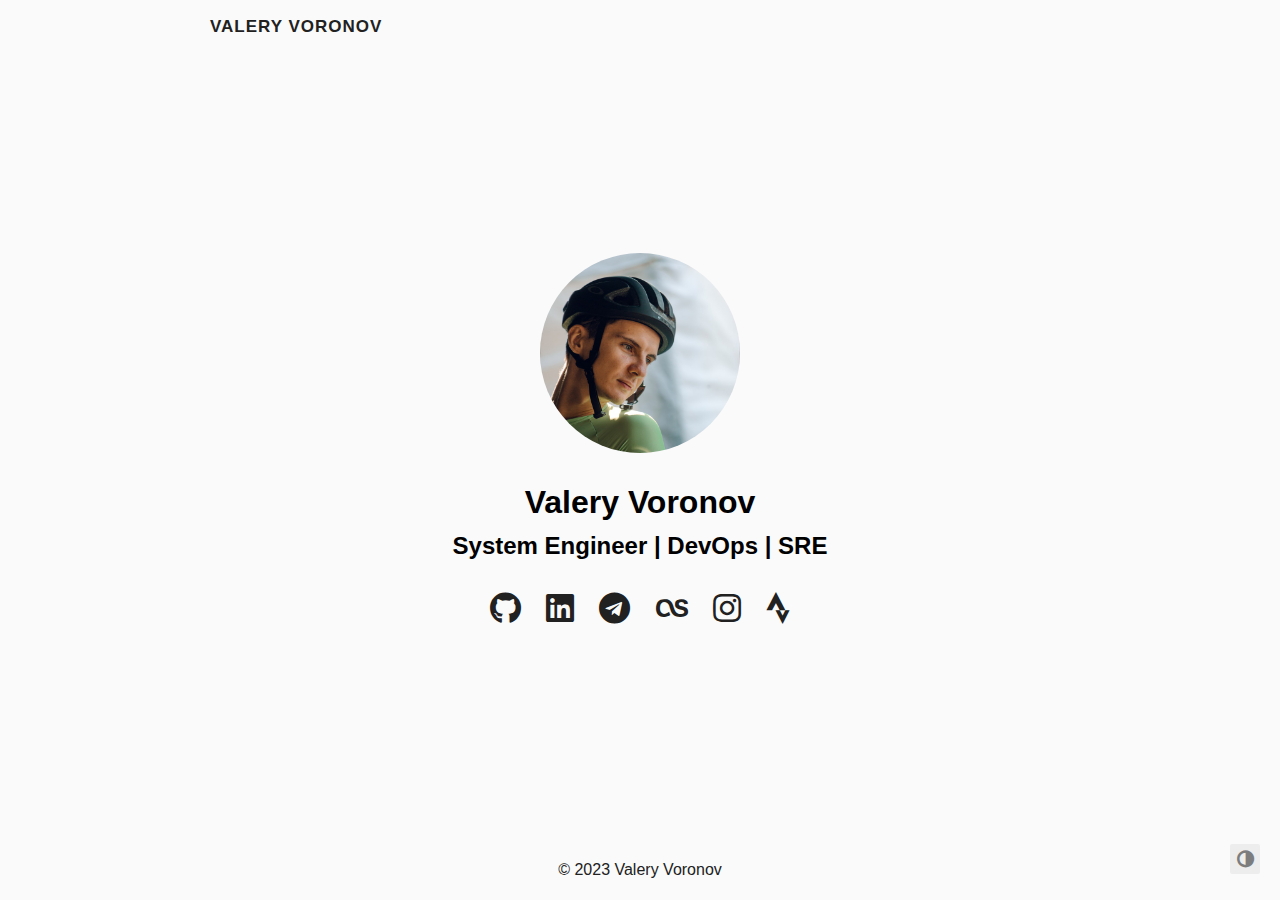
==== commit af73a94e: "fa brands icons" ====
--- a/index.html
+++ b/index.html
@@ -134,7 +134,7 @@
     
       <li>
         <a href="https://github.com/vvrnv/" aria-label="Github"   >
-          <i class="fa fa-github fa-2x" aria-hidden="true"></i>
+          <i class="fab fa-github fa-2x" aria-hidden="true"></i>
         </a>
       </li>
     
@@ -142,7 +142,7 @@
     
       <li>
         <a href="https://www.linkedin.com/in/valery-voronov" aria-label="Linkedin"   >
-          <i class="fa fa-linkedin fa-2x" aria-hidden="true"></i>
+          <i class="fab fa-linkedin fa-2x" aria-hidden="true"></i>
         </a>
       </li>
     
@@ -150,7 +150,7 @@
     
       <li>
         <a href="https://t.me/vvoronov" aria-label="Telegram"   >
-          <i class="fa fa-telegram fa-2x" aria-hidden="true"></i>
+          <i class="fab fa-telegram fa-2x" aria-hidden="true"></i>
         </a>
       </li>
     
@@ -158,7 +158,7 @@
     
       <li>
         <a href="https://www.last.fm/user/valera_88" aria-label="Lastfm"   >
-          <i class="fa fa-lastfm fa-2x" aria-hidden="true"></i>
+          <i class="fab fa-lastfm fa-2x" aria-hidden="true"></i>
         </a>
       </li>
     
@@ -166,7 +166,15 @@
     
       <li>
         <a href="https://www.instagram.com/vvoronov2" aria-label="Instagram"   >
-          <i class="fa fa-instagram fa-2x" aria-hidden="true"></i>
+          <i class="fab fa-instagram fa-2x" aria-hidden="true"></i>
+        </a>
+      </li>
+    
+  
+    
+      <li>
+        <a href="https://www.strava.com/athletes/72534161" aria-label="Strava"   >
+          <i class="fab fa-strava fa-2x" aria-hidden="true"></i>
         </a>
       </li>
     
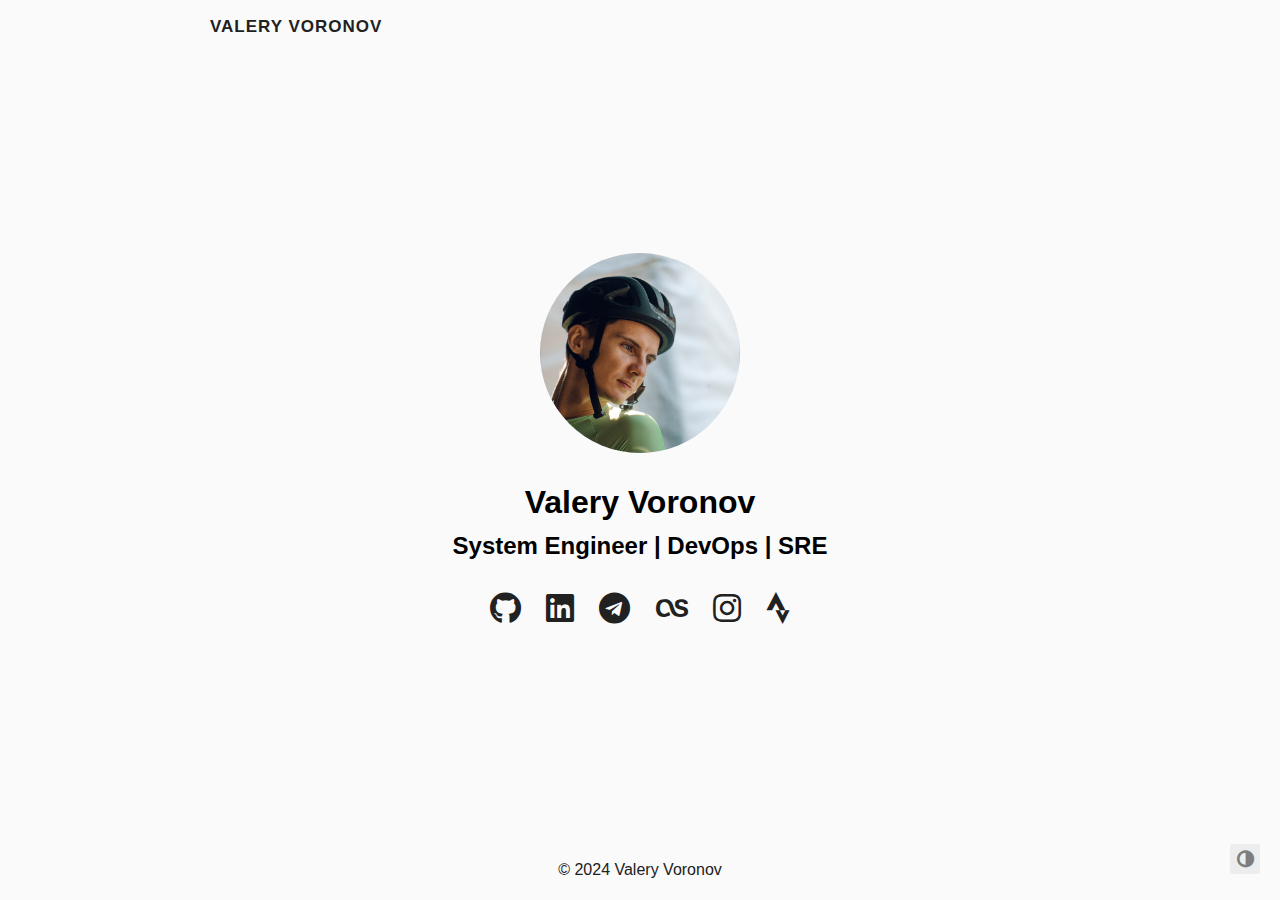
==== commit 45c247c7: "hny 2024" ====
--- a/index.html
+++ b/index.html
@@ -194,7 +194,7 @@
   <section class="container">
     ©
     
-    2023
+    2024
      Valery Voronov 
     
     
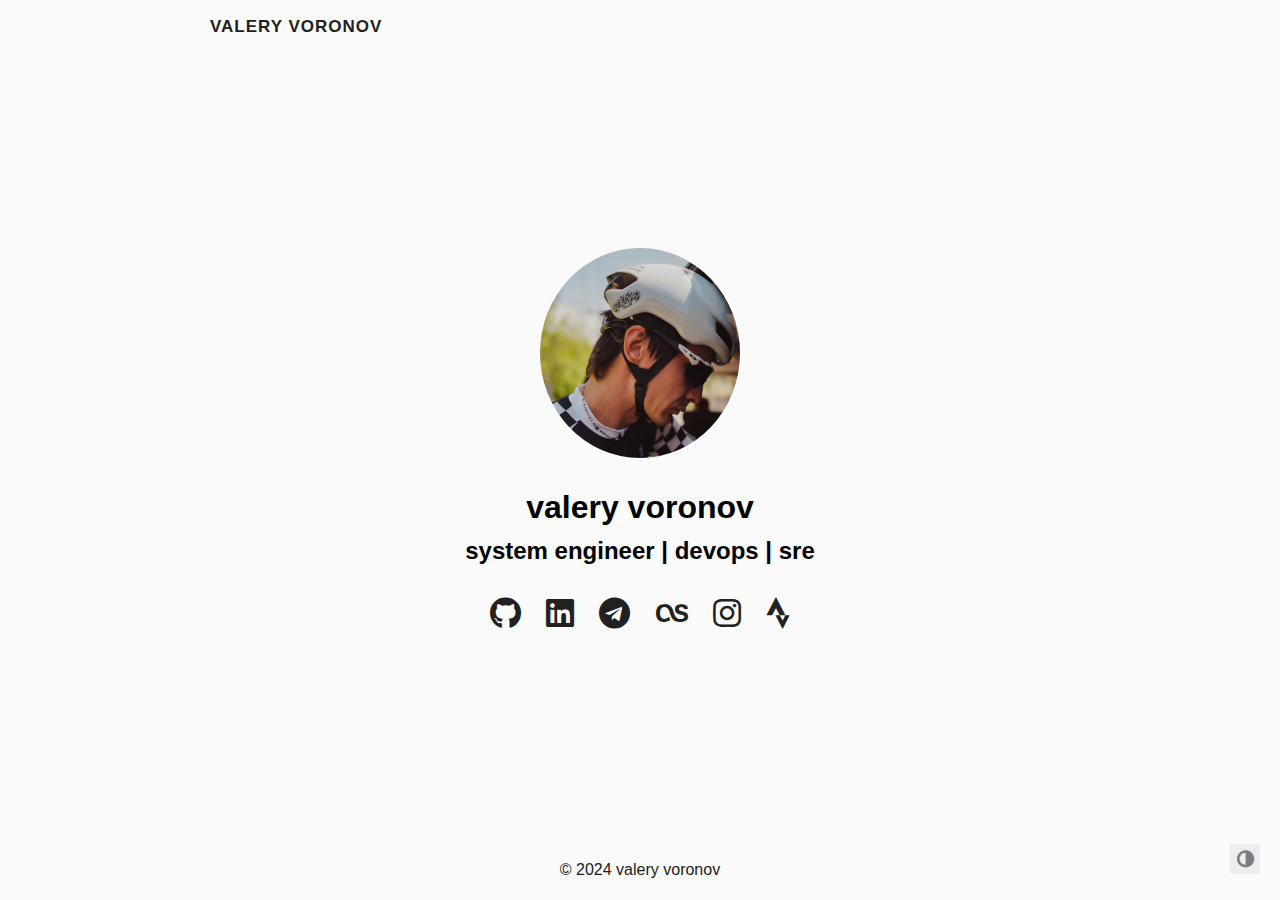
==== commit 87b54893: "changed images, added some useless info" ====
--- a/index.html
+++ b/index.html
@@ -1,7 +1,7 @@
 <!DOCTYPE html>
 <html lang="en">
   <head>
-    <title>Valery Voronov</title>
+    <title>valery voronov</title>
     <meta charset="utf-8">
 <meta name="viewport" content="width=device-width, initial-scale=1.0">
 <meta name="color-scheme" content="light dark">
@@ -9,16 +9,16 @@
 
 
 
-<meta name="author" content="Valery Voronov">
-<meta name="description" content="">
-<meta name="keywords" content="">
+<meta name="author" content="valery voronov">
+<meta name="description" content="valery voronov&#39;s personal website">
+<meta name="keywords" content="blog,developer,personal">
 
 <meta name="twitter:card" content="summary"/>
-<meta name="twitter:title" content="Valery Voronov"/>
-<meta name="twitter:description" content=""/>
-
-<meta property="og:title" content="Valery Voronov" />
-<meta property="og:description" content="" />
+<meta name="twitter:title" content="valery voronov"/>
+<meta name="twitter:description" content="valery voronov&#39;s personal website"/>
+
+<meta property="og:title" content="valery voronov" />
+<meta property="og:description" content="valery voronov&#39;s personal website" />
 <meta property="og:type" content="website" />
 <meta property="og:url" content="https://vvrnv.github.io/" />
 
@@ -74,7 +74,7 @@
 <link rel="mask-icon" href="/images/safari-pinned-tab.svg" color="#5bbad5">
 
 
-<link rel="alternate" type="application/rss+xml" href="/index.xml" title="Valery Voronov" />
+<link rel="alternate" type="application/rss+xml" href="/index.xml" title="valery voronov" />
 
 
 <meta name="generator" content="Hugo 0.102.3" />
@@ -103,7 +103,7 @@
     <nav class="navigation">
   <section class="container">
     <a class="navigation-title" href="/">
-      Valery Voronov
+      valery voronov
     </a>
     
   </section>
@@ -122,9 +122,9 @@
 
 
 
-    <h1>Valery Voronov</h1>
-
-<h2>System Engineer | DevOps | SRE </h2>
+    <h1>valery voronov</h1>
+
+<h2>system engineer | devops | sre </h2>
 
 
 
@@ -165,7 +165,7 @@
   
     
       <li>
-        <a href="https://www.instagram.com/vvoronov2" aria-label="Instagram"   >
+        <a href="https://www.instagram.com/v__voronov" aria-label="Instagram"   >
           <i class="fab fa-instagram fa-2x" aria-hidden="true"></i>
         </a>
       </li>
@@ -195,7 +195,7 @@
     ©
     
     2024
-     Valery Voronov 
+     valery voronov 
     
     
     
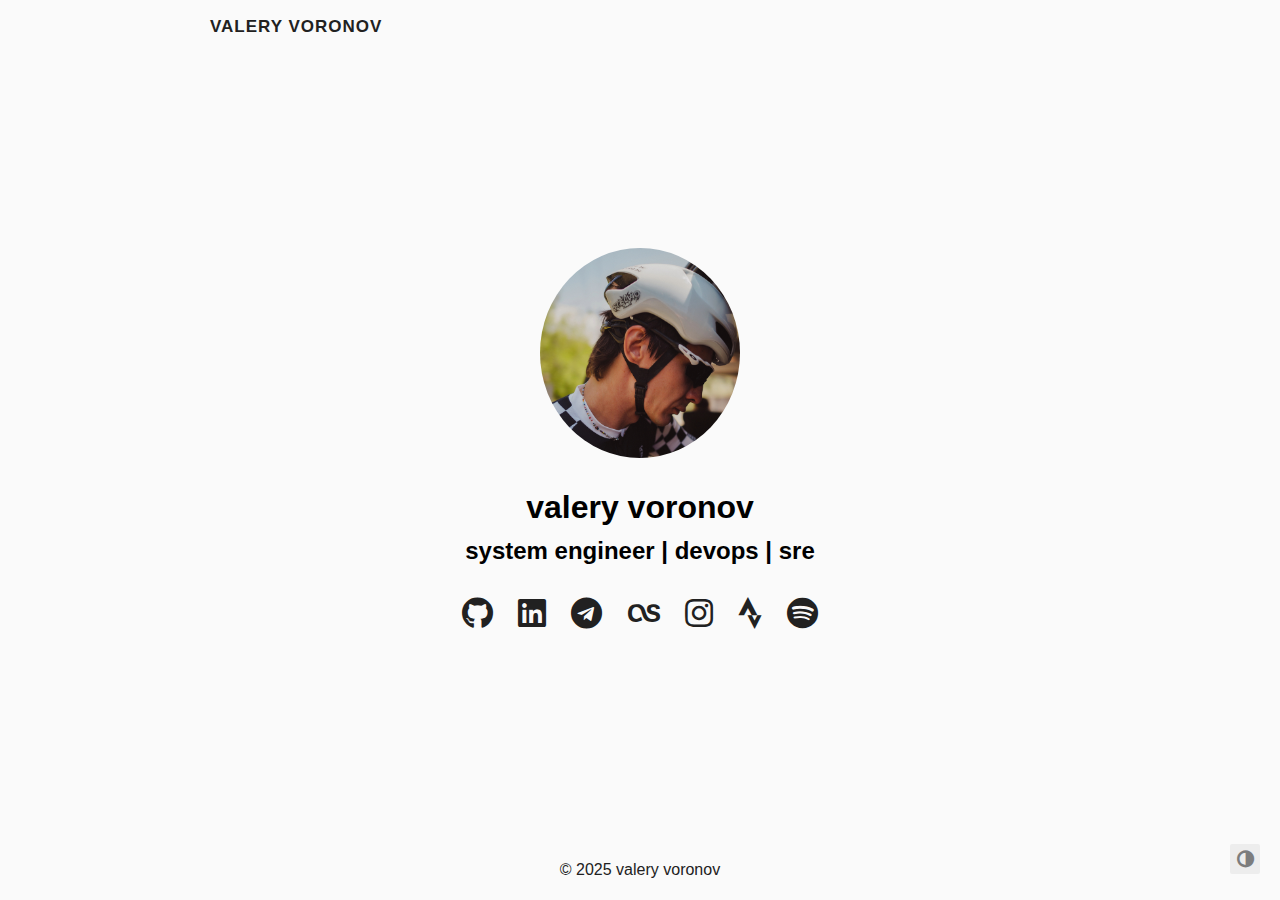
==== commit 8f429208: "added spotify link" ====
--- a/index.html
+++ b/index.html
@@ -165,7 +165,7 @@
   
     
       <li>
-        <a href="https://www.instagram.com/v__voronov" aria-label="Instagram"   >
+        <a href="https://www.instagram.com/v___voronov" aria-label="Instagram"   >
           <i class="fab fa-instagram fa-2x" aria-hidden="true"></i>
         </a>
       </li>
@@ -175,6 +175,14 @@
       <li>
         <a href="https://www.strava.com/athletes/72534161" aria-label="Strava"   >
           <i class="fab fa-strava fa-2x" aria-hidden="true"></i>
+        </a>
+      </li>
+    
+  
+    
+      <li>
+        <a href="https://open.spotify.com/user/31ro6qcm54sfnnqzmx5zugwt5phy" aria-label="Spotify"   >
+          <i class="fab fa-spotify fa-2x" aria-hidden="true"></i>
         </a>
       </li>
     
@@ -194,7 +202,7 @@
   <section class="container">
     ©
     
-    2024
+    2025
      valery voronov 
     
     
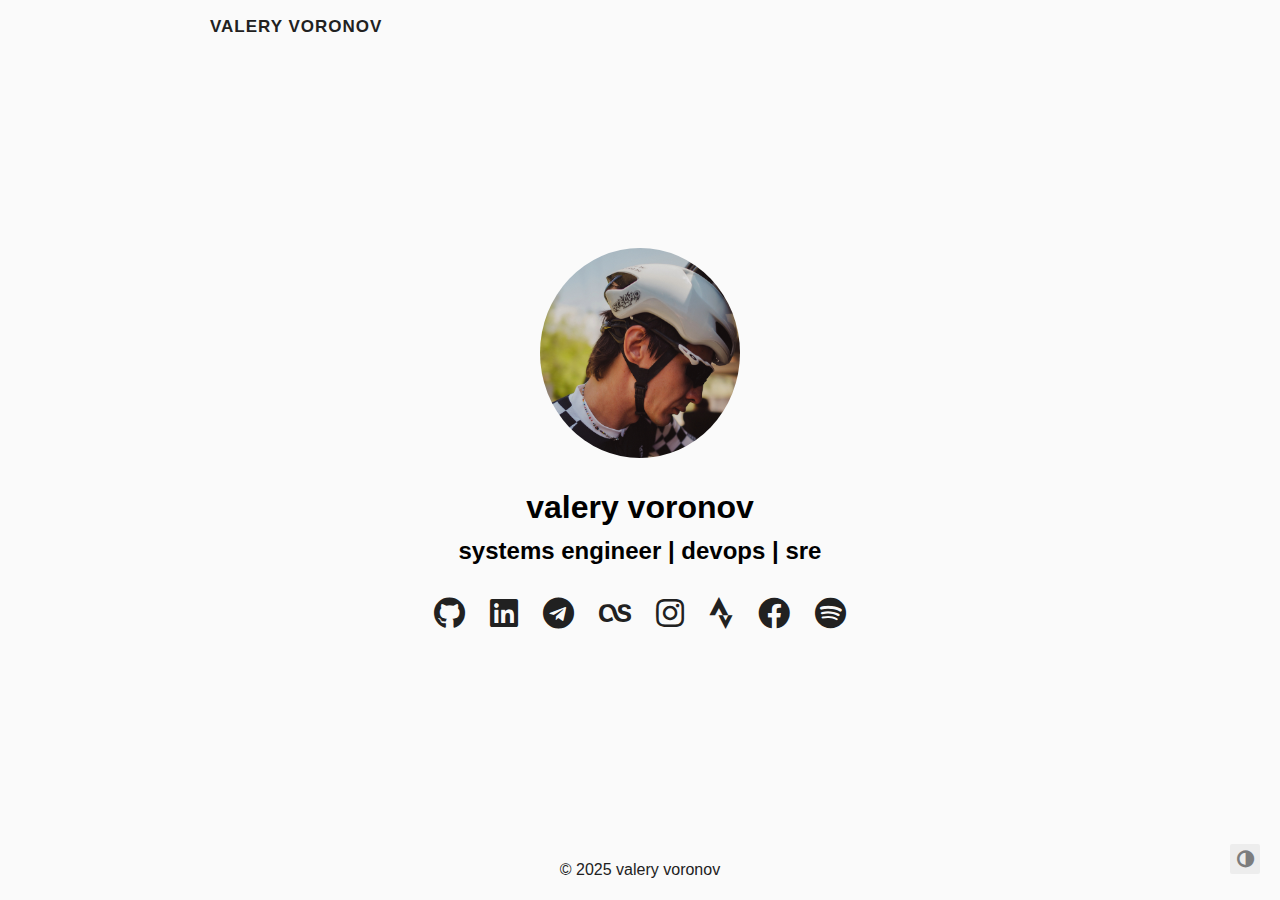
==== commit 498bf409: "added fb link" ====
--- a/index.html
+++ b/index.html
@@ -124,7 +124,7 @@
 
     <h1>valery voronov</h1>
 
-<h2>system engineer | devops | sre </h2>
+<h2>systems engineer | devops | sre </h2>
 
 
 
@@ -175,6 +175,14 @@
       <li>
         <a href="https://www.strava.com/athletes/72534161" aria-label="Strava"   >
           <i class="fab fa-strava fa-2x" aria-hidden="true"></i>
+        </a>
+      </li>
+    
+  
+    
+      <li>
+        <a href="https://www.facebook.com/profile.php?id=100009615980603" aria-label="Facebook"   >
+          <i class="fab fa-facebook fa-2x" aria-hidden="true"></i>
         </a>
       </li>
     
